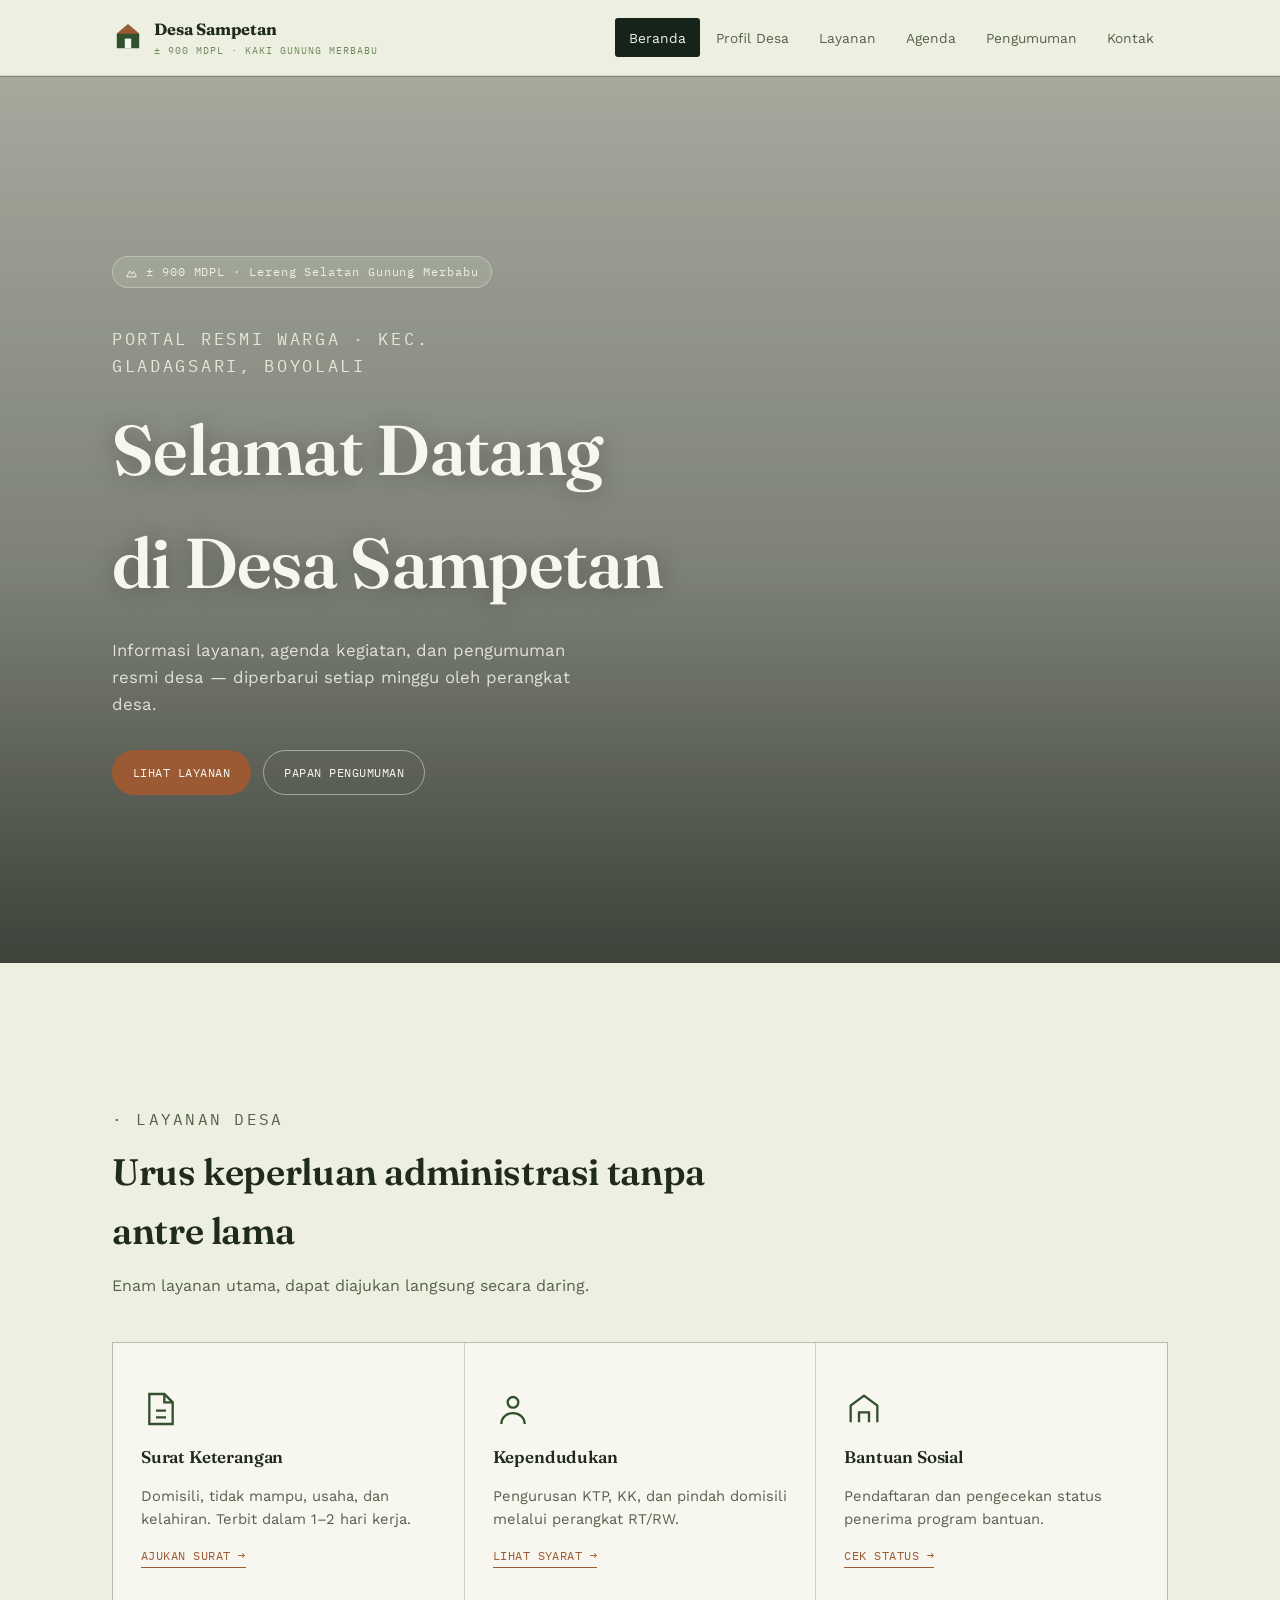
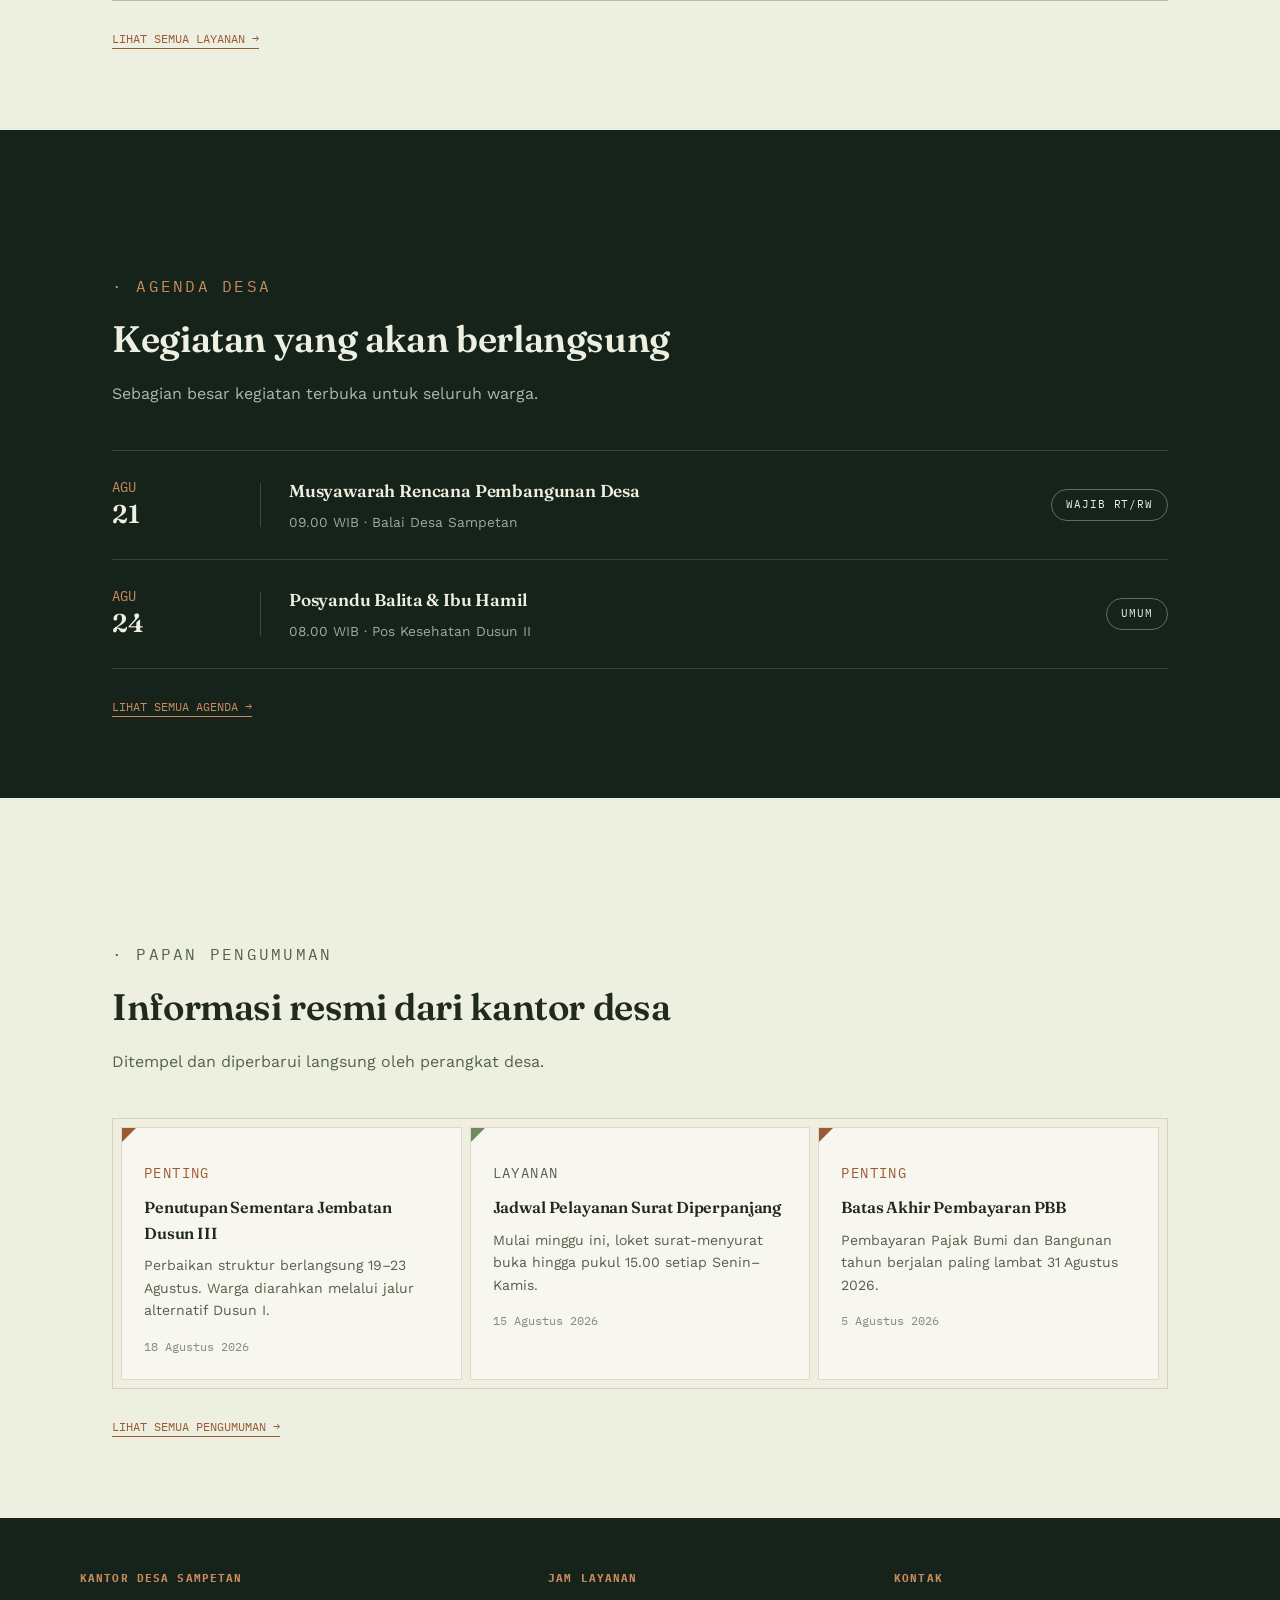
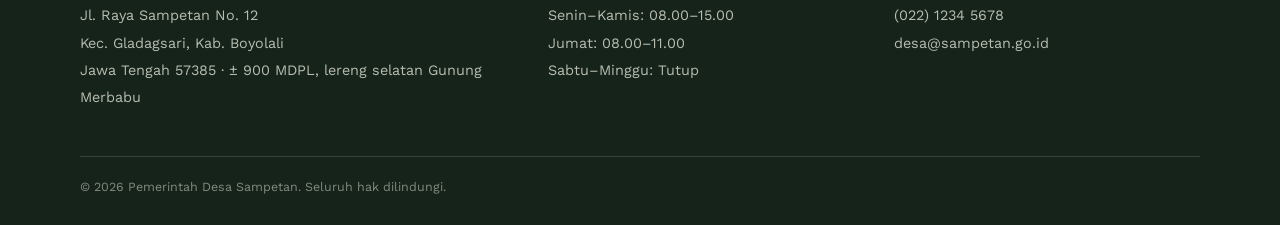
==== index.html @ 3a61dd10 "Add files via upload" ====
<!DOCTYPE html>
<html lang="id">
<head>
<meta charset="UTF-8">
<meta name="viewport" content="width=device-width, initial-scale=1.0">
<title>Beranda — Desa Sampetan</title>
<link rel="preconnect" href="https://fonts.googleapis.com">
<link href="https://fonts.googleapis.com/css2?family=Fraunces:opsz,wght@9..144,400;9..144,500;9..144,600;9..144,700&family=Work+Sans:wght@400;500;600&family=IBM+Plex+Mono:wght@400;500&display=swap" rel="stylesheet">
<link rel="stylesheet" href="style.css">

</head>
<body>

<header>
  <nav class="nav">
    <a href="index.html" class="brand" style="text-decoration:none;">
      <svg class="brand-mark" viewBox="0 0 40 40" fill="none">
  <path d="M20 4 L34 16 V34 H6 V16 Z" fill="#33502E"/>
  <path d="M20 4 L34 16 H6 Z" fill="#9C5A34"/>
  <rect x="16" y="22" width="8" height="12" fill="#F8F7EF"/>
</svg>
      <span>Desa Sampetan<span class="brand-sub">± 900 MDPL · Kaki Gunung Merbabu</span></span>
    </a>
    <ul class="navlinks">
      <li><a href="index.html" class="active"><span class="pos-tag"></span>Beranda</a></li>
      <li><a href="profil.html"><span class="pos-tag"></span>Profil Desa</a></li>
      <li><a href="layanan.html"><span class="pos-tag"></span>Layanan</a></li>
      <li><a href="agenda.html"><span class="pos-tag"></span>Agenda</a></li>
      <li><a href="pengumuman.html"><span class="pos-tag"></span>Pengumuman</a></li>
      <li><a href="kontak.html"><span class="pos-tag"></span>Kontak</a></li>
    </ul>
    <button class="navtoggle" aria-label="Buka menu">
      <svg width="22" height="22" viewBox="0 0 24 24" fill="none" stroke="currentColor" stroke-width="1.6"><path d="M3 6h18M3 12h18M3 18h18"/></svg>
    </button>
  </nav>
</header>

<section class="hero" id="hero">
  <div class="hero-inner">
    <div class="elev-badge">
      <svg viewBox="0 0 24 24" fill="none" stroke="currentColor" stroke-width="1.8"><path d="M3 20l6-11 4 6 3-5 5 10z"/></svg>
      ± 900 MDPL · Lereng Selatan Gunung Merbabu
    </div>
    <p class="hero-eyebrow">Portal Resmi Warga · Kec. Gladagsari, Boyolali</p>
    <h1>Selamat Datang di Desa Sampetan</h1>
    <p>Informasi layanan, agenda kegiatan, dan pengumuman resmi desa — diperbarui setiap minggu oleh perangkat desa.</p>
    <div class="hero-links">
      <a class="btn btn-solid" href="layanan.html">Lihat Layanan</a>
      <a class="btn btn-outline" href="pengumuman.html">Papan Pengumuman</a>
    </div>
  </div>
</section>

<div class="kontur on-light" aria-hidden="true">
  <svg viewBox="0 0 1200 52" preserveAspectRatio="none">
    <path d="M0 10 C150 28 350 -4 520 14 C700 32 900 2 1200 18" fill="none" stroke="%2316231A" stroke-width="1.4" opacity="0.35"/>
    <path d="M0 26 C180 8 360 40 560 24 C760 8 980 36 1200 22" fill="none" stroke="%2316231A" stroke-width="1.4" opacity="0.5"/>
    <path d="M0 40 C200 24 420 48 620 32 C820 16 1020 44 1200 34" fill="none" stroke="%2316231A" stroke-width="1.4" opacity="0.7"/>
  </svg>
</div>

<section id="layanan-ringkas">
  <div class="wrap">
    <div class="section-head">
      <p class="eyebrow"> · Layanan Desa</p>
      <h2>Urus keperluan administrasi tanpa antre lama</h2>
      <p>Enam layanan utama, dapat diajukan langsung secara daring.</p>
    </div>
  </div>
  <div class="wrap">
    <div class="layanan-grid">
      <div class="layanan-card">
        <span class="pos-tag"></span>
        <svg class="layanan-icon" viewBox="0 0 24 24" fill="none" stroke="currentColor" stroke-width="1.4"><path d="M5 3h9l5 5v13H5z"/><path d="M14 3v5h5"/><path d="M9 13h6M9 17h6"/></svg>
        <h3>Surat Keterangan</h3>
        <p>Domisili, tidak mampu, usaha, dan kelahiran. Terbit dalam 1–2 hari kerja.</p>
        <a class="cta" href="layanan-surat-keterangan.html">Ajukan surat →</a>
      </div>
      <div class="layanan-card">
        <span class="pos-tag"></span>
        <svg class="layanan-icon" viewBox="0 0 24 24" fill="none" stroke="currentColor" stroke-width="1.4"><circle cx="12" cy="8" r="3.2"/><path d="M5 21c0-4 3.2-6.5 7-6.5S19 17 19 21"/></svg>
        <h3>Kependudukan</h3>
        <p>Pengurusan KTP, KK, dan pindah domisili melalui perangkat RT/RW.</p>
        <a class="cta" href="layanan-kependudukan.html">Lihat syarat →</a>
      </div>
      <div class="layanan-card">
        <span class="pos-tag"></span>
        <svg class="layanan-icon" viewBox="0 0 24 24" fill="none" stroke="currentColor" stroke-width="1.4"><path d="M4 20V10l8-6 8 6v10"/><path d="M9 20v-6h6v6"/></svg>
        <h3>Bantuan Sosial</h3>
        <p>Pendaftaran dan pengecekan status penerima program bantuan.</p>
        <a class="cta" href="layanan-bansos.html">Cek status →</a>
      </div>
    </div>
    <p style="margin-top:24px;"><a class="cta" style="border-bottom:1px solid var(--clay); padding-bottom:2px; font-family:'IBM Plex Mono',monospace; font-size:0.78rem; text-transform:uppercase; color:var(--clay); text-decoration:none;" href="layanan.html">Lihat semua layanan →</a></p>
  </div>
</section>

<div class="kontur on-dark" aria-hidden="true">
  <svg viewBox="0 0 1200 52" preserveAspectRatio="none">
    <path d="M0 10 C150 28 350 -4 520 14 C700 32 900 2 1200 18" fill="none" stroke="%23DCD5BE" stroke-width="1.4" opacity="0.35"/>
    <path d="M0 26 C180 8 360 40 560 24 C760 8 980 36 1200 22" fill="none" stroke="%23DCD5BE" stroke-width="1.4" opacity="0.5"/>
    <path d="M0 40 C200 24 420 48 620 32 C820 16 1020 44 1200 34" fill="none" stroke="%23DCD5BE" stroke-width="1.4" opacity="0.7"/>
  </svg>
</div>

<section class="agenda-band" id="agenda-ringkas">
  <div class="wrap">
    <div class="section-head on-dark">
      <p class="eyebrow"> · Agenda Desa</p>
      <h2>Kegiatan yang akan berlangsung</h2>
      <p>Sebagian besar kegiatan terbuka untuk seluruh warga.</p>
    </div>
    <div class="agenda-list">
      <div class="agenda-item">
        <div class="agenda-date">AGU<strong>21</strong></div>
        <div class="agenda-rule"></div>
        <div class="agenda-body">
          <h3>Musyawarah Rencana Pembangunan Desa</h3>
          <span>09.00 WIB · Balai Desa Sampetan</span>
        </div>
        <span class="agenda-tag">Wajib RT/RW</span>
      </div>
      <div class="agenda-item">
        <div class="agenda-date">AGU<strong>24</strong></div>
        <div class="agenda-rule"></div>
        <div class="agenda-body">
          <h3>Posyandu Balita & Ibu Hamil</h3>
          <span>08.00 WIB · Pos Kesehatan Dusun II</span>
        </div>
        <span class="agenda-tag">Umum</span>
      </div>
    </div>
    <p style="margin-top:24px;"><a href="agenda.html" style="font-family:'IBM Plex Mono',monospace; font-size:0.78rem; text-transform:uppercase; color:var(--clay-soft); text-decoration:none; border-bottom:1px solid var(--clay-soft); padding-bottom:2px;">Lihat semua agenda →</a></p>
  </div>
</section>

<div class="kontur on-light" aria-hidden="true">
  <svg viewBox="0 0 1200 52" preserveAspectRatio="none">
    <path d="M0 10 C150 28 350 -4 520 14 C700 32 900 2 1200 18" fill="none" stroke="%2316231A" stroke-width="1.4" opacity="0.35"/>
    <path d="M0 26 C180 8 360 40 560 24 C760 8 980 36 1200 22" fill="none" stroke="%2316231A" stroke-width="1.4" opacity="0.5"/>
    <path d="M0 40 C200 24 420 48 620 32 C820 16 1020 44 1200 34" fill="none" stroke="%2316231A" stroke-width="1.4" opacity="0.7"/>
  </svg>
</div>

<section id="pengumuman-ringkas">
  <div class="wrap">
    <div class="section-head">
      <p class="eyebrow"> · Papan Pengumuman</p>
      <h2>Informasi resmi dari kantor desa</h2>
      <p>Ditempel dan diperbarui langsung oleh perangkat desa.</p>
    </div>
    <div class="papan">
      <div class="papan-grid">
        <div class="note penting">
          <p class="note-tag">Penting</p>
          <h3>Penutupan Sementara Jembatan Dusun III</h3>
          <p>Perbaikan struktur berlangsung 19–23 Agustus. Warga diarahkan melalui jalur alternatif Dusun I.</p>
          <time>18 Agustus 2026</time>
        </div>
        <div class="note">
          <p class="note-tag">Layanan</p>
          <h3>Jadwal Pelayanan Surat Diperpanjang</h3>
          <p>Mulai minggu ini, loket surat-menyurat buka hingga pukul 15.00 setiap Senin–Kamis.</p>
          <time>15 Agustus 2026</time>
        </div>
        <div class="note penting">
          <p class="note-tag">Penting</p>
          <h3>Batas Akhir Pembayaran PBB</h3>
          <p>Pembayaran Pajak Bumi dan Bangunan tahun berjalan paling lambat 31 Agustus 2026.</p>
          <time>5 Agustus 2026</time>
        </div>
      </div>
    </div>
    <p style="margin-top:24px;"><a class="cta" style="border-bottom:1px solid var(--clay); padding-bottom:2px; font-family:'IBM Plex Mono',monospace; font-size:0.78rem; text-transform:uppercase; color:var(--clay); text-decoration:none;" href="pengumuman.html">Lihat semua pengumuman →</a></p>
  </div>
</section>

<footer id="kontak-footer">
  <div class="wrap footer-inner">
    <div class="footer-grid">
      <div>
        <h4>Kantor Desa Sampetan</h4>
        <p>Jl. Raya Sampetan No. 12<br>Kec. Gladagsari, Kab. Boyolali<br>Jawa Tengah 57385 · ± 900 MDPL, lereng selatan Gunung Merbabu</p>
      </div>
      <div>
        <h4>Jam Layanan</h4>
        <p>Senin–Kamis: 08.00–15.00<br>Jumat: 08.00–11.00<br>Sabtu–Minggu: Tutup</p>
      </div>
      <div>
        <h4>Kontak</h4>
        <p><a href="tel:+622212345678">(022) 1234 5678</a><br><a href="mailto:desa@sampetan.go.id">desa@sampetan.go.id</a></p>
      </div>
    </div>
    <div class="footer-bottom">© 2026 Pemerintah Desa Sampetan. Seluruh hak dilindungi.</div>
  </div>
</footer>

</body>
</html>
---- style.css ----
/* =========================================================
   Desa Sampetan — sistem desain "Kaki Gunung Merbabu"
   Palet: kabut lereng, hutan pinus, tanah vulkanik.
   Motif tanda tangan: garis kontur topografi + penanda jalur (waypoint).
   ========================================================= */

:root{
  /* --- Warna --- */
  --mist:        #EDF0E1;   /* latar utama — kabut lereng pagi */
  --paper:       #F8F7EF;   /* kartu / permukaan terang */
  --ink:         #202B1D;   /* teks utama — pinus gelap */
  --ink-soft:    #55624B;
  --pine-deep:   #16231A;   /* header gelap / footer */
  --pine:        #33502E;   /* aksen struktural */
  --fern:        #6E8B5C;   /* aksen sekunder — pakis */
  --clay:        #9C5A34;   /* aksen utama — tanah vulkanik */
  --clay-soft:   #C98A5E;
  --stone:       #DCD5BE;   /* garis / border */
  --stone-line:  rgba(32,43,29,0.14);
  --radius: 3px;
}

*{box-sizing:border-box; margin:0; padding:0;}
html{scroll-behavior:smooth;}
body{
  background: var(--mist);
  color: var(--ink);
  font-family:'Work Sans', sans-serif;
  line-height:1.6;
  -webkit-font-smoothing:antialiased;
}
h1,h2,h3{
  font-family:'Fraunces', serif;
  font-weight:600;
  color: var(--ink);
  letter-spacing:-0.01em;
}
a{color:inherit;}
img,svg{display:block; max-width:100%;}
.wrap{max-width:1120px; margin:0 auto; padding:0 32px;}
:focus-visible{outline:2px solid var(--clay); outline-offset:3px;}

@media (prefers-reduced-motion: reduce){
  *{animation-duration:0.01ms !important; transition-duration:0.01ms !important;}
}

.eyebrow{
  font-family:'IBM Plex Mono', monospace;
  font-size:0.72rem;
  letter-spacing:0.14em;
  text-transform:uppercase;
  color: var(--clay);
}

/* ===================== WAYPOINT NUMBERING =====================
   Setiap halaman = satu "pos" di jalur pendakian menuju kantor desa.
   Nomor pos dipakai di nav (bukan dekorasi — mengikuti urutan menu). */
.pos-tag{
  font-family:'IBM Plex Mono', monospace;
  font-size:0.68rem;
  letter-spacing:0.08em;
  color: var(--fern);
}

/* ===================== HEADER ===================== */
header{
  position:sticky; top:0; z-index:50;
  background: var(--mist);
  border-bottom:1px solid var(--stone-line);
}
.nav{
  display:flex; align-items:center; justify-content:space-between;
  padding:16px 32px;
  max-width:1120px; margin:0 auto;
}
.brand{
  display:flex; align-items:center; gap:10px;
  font-family:'Fraunces', serif; font-weight:700; font-size:1.02rem;
}
.brand-mark{ width:32px; height:32px; flex-shrink:0; }
.brand-sub{
  display:block;
  font-family:'IBM Plex Mono', monospace;
  font-size:0.62rem; letter-spacing:0.1em; text-transform:uppercase;
  color: var(--fern); font-weight:400; margin-top:1px;
}

.navlinks{ display:flex; gap:2px; list-style:none; }
.navlinks a{
  position:relative;
  display:flex; flex-direction:column; gap:1px;
  font-size:0.86rem; text-decoration:none; color:var(--ink-soft);
  padding:8px 14px;
  border-radius: var(--radius);
  transition: background .2s, color .2s;
}
.navlinks a .pos-tag{ font-size:0.6rem; opacity:0.75; }
.navlinks a:hover{ background: var(--paper); color: var(--pine-deep); }
.navlinks a.active{ background: var(--pine-deep); color: var(--mist); }
.navlinks a.active .pos-tag{ color: var(--clay-soft); opacity:1; }

.navtoggle{ display:none; background:none; border:none; cursor:pointer; }
@media (max-width:900px){
  .navlinks{ display:none; }
  .navtoggle{ display:block; }
}

/* ===================== PAGE HERO (halaman non-beranda) ===================== */
.page-hero{
  background: var(--pine-deep);
  color: var(--mist);
  padding: 64px 0 40px;
}
.page-hero .eyebrow{ color: var(--clay-soft); }
.page-hero h1{
  color: var(--mist);
  font-size:clamp(2rem, 4.4vw, 3rem);
  margin-top:10px;
  max-width:16ch;
}
.page-hero p{
  margin-top:14px;
  max-width:56ch;
  color: rgba(237,240,225,0.78);
  font-size:1.02rem;
}

/* ===================== KONTUR — pemisah bagian bertopografi =====================
   Garis kontur = elevasi nyata lereng Merbabu, dipakai sebagai pemisah
   antar bagian alih-alih garis lurus generik. */
.kontur{
  height:52px;
  overflow:hidden;
  line-height:0;
}
.kontur svg{ width:100%; height:100%; }
.kontur.on-dark{ background: var(--pine-deep); }
.kontur.on-light{ background: var(--mist); }

/* ===================== HOME HERO ===================== */
.hero{
  position:relative;
  overflow:hidden;
  background-image:
    linear-gradient(180deg, rgba(15,20,13,0.32) 0%, rgba(15,20,13,0.5) 55%, rgba(12,17,11,0.78) 100%),
    url('https://images.pexels.com/photos/36665312/pexels-photo-36665312.jpeg?auto=compress&cs=tinysrgb&w=1920');
  background-size:cover;
  background-position:center 62%;
  min-height:560px;
  display:flex; align-items:center;
}
.hero-inner{
  position:relative; z-index:2;
  max-width:1120px; margin:0 auto;
  padding:100px 32px 88px;
  width:100%;
}
.elev-badge{
  display:inline-flex; align-items:center; gap:8px;
  font-family:'IBM Plex Mono', monospace;
  font-size:0.72rem; letter-spacing:0.08em;
  color:#EDF0E1;
  background: rgba(237,240,225,0.12);
  border:1px solid rgba(237,240,225,0.35);
  padding:6px 12px;
  border-radius:999px;
  margin-bottom:20px;
}
.elev-badge svg{ width:13px; height:13px; }
.hero-eyebrow{
  font-family:'IBM Plex Mono', monospace;
  font-size:0.75rem; letter-spacing:0.16em; text-transform:uppercase;
  color:#EDF0E1; opacity:0.82;
}
.hero h1{
  font-size:clamp(2.5rem, 6.2vw, 4.4rem);
  color:#F8F7EF;
  margin-top:14px;
  max-width:12ch;
  text-shadow:0 2px 24px rgba(0,0,0,0.3);
}
.hero p{
  margin-top:18px;
  max-width:46ch;
  font-size:1.05rem;
  color:#EDF0E1;
  opacity:0.9;
}
.hero-links{
  margin-top:32px;
  display:flex; gap:12px; flex-wrap:wrap;
}
.btn{
  display:inline-flex; align-items:center; gap:8px;
  font-family:'IBM Plex Mono', monospace;
  font-size:0.76rem; letter-spacing:0.04em; text-transform:uppercase;
  text-decoration:none;
  padding:12px 20px;
  border-radius:999px;
  border:1px solid transparent;
  transition: background .2s, color .2s, border-color .2s;
}
.btn-solid{ background: var(--clay); color:#F8F7EF; }
.btn-solid:hover{ background:#84492A; }
.btn-outline{ border-color: rgba(237,240,225,0.5); color:#F8F7EF; }
.btn-outline:hover{ background: rgba(237,240,225,0.12); }

/* ===================== SECTIONS umum ===================== */
section{ padding:80px 0; }
.section-head{ max-width:640px; margin-bottom:44px; }
.section-head h2{ font-size:clamp(1.7rem, 3.4vw, 2.3rem); margin-top:10px; }
.section-head p{ margin-top:12px; color:var(--ink-soft); font-size:1rem; }
.section-head.on-dark h2{ color: var(--mist); }
.section-head.on-dark p{ color: rgba(237,240,225,0.72); }
.section-head.on-dark .eyebrow{ color: var(--clay-soft); }

/* ===================== KARTU DENGAN "WAYPOINT TICK" =====================
   Notch di sudut kartu — merujuk pada patok jalur pendakian bernomor. */
.tick-card{
  position:relative;
  background: var(--paper);
  border:1px solid var(--stone-line);
  padding:30px 26px;
}
.tick-card::before{
  content:"";
  position:absolute; top:0; left:0;
  width:0; height:0;
  border-style:solid;
  border-width:16px 16px 0 0;
  border-color: var(--clay) transparent transparent transparent;
}

/* ===================== GRID LAYANAN (dipakai di beranda & layanan.html) ===================== */
.layanan-grid{
  display:grid;
  grid-template-columns:repeat(3,1fr);
  gap:1px;
  background: var(--stone-line);
  border:1px solid var(--stone-line);
}
.layanan-card{
  background: var(--paper);
  padding:32px 28px;
  display:flex; flex-direction:column; gap:14px;
  transition: background .25s;
}
.layanan-card:hover{ background:#F1EEDF; }
.layanan-card .pos-tag{ order:-1; }
.layanan-icon{ width:40px; height:40px; color: var(--pine); }
.layanan-card h3{ font-size:1.06rem; }
.layanan-card p{ font-size:0.92rem; color:var(--ink-soft); flex-grow:1; }
.layanan-card .cta{
  font-family:'IBM Plex Mono', monospace;
  font-size:0.75rem; letter-spacing:0.04em; text-transform:uppercase;
  text-decoration:none;
  color: var(--clay);
  display:inline-flex; align-items:center; gap:6px;
  width:fit-content;
  border-bottom:1px solid var(--clay);
  padding-bottom:2px;
}
@media (max-width:860px){ .layanan-grid{ grid-template-columns:1fr 1fr; } }
@media (max-width:560px){ .layanan-grid{ grid-template-columns:1fr; } }

/* ===================== AGENDA ===================== */
.agenda-band{ background: var(--pine-deep); color: var(--mist); }
.agenda-list{ border-top:1px solid rgba(237,240,225,0.16); }
.agenda-item{
  display:grid;
  grid-template-columns:120px 1px 1fr auto;
  gap:28px;
  align-items:center;
  padding:26px 0;
  border-bottom:1px solid rgba(237,240,225,0.16);
}
.agenda-date{
  font-family:'IBM Plex Mono', monospace;
  font-size:0.85rem;
  color: var(--clay-soft);
  line-height:1.4;
}
.agenda-date strong{ display:block; font-size:1.6rem; color:var(--mist); font-family:'Fraunces',serif; font-weight:600; }
.agenda-rule{ background: rgba(237,240,225,0.18); height:44px; width:1px; }
.agenda-body h3{ color:var(--mist); font-size:1.08rem; }
.agenda-body span{ display:block; margin-top:6px; font-size:0.86rem; color: rgba(237,240,225,0.65); }
.agenda-tag{
  font-family:'IBM Plex Mono', monospace;
  font-size:0.7rem; letter-spacing:0.08em; text-transform:uppercase;
  border:1px solid rgba(237,240,225,0.35);
  border-radius:999px;
  padding:6px 14px;
  color: var(--mist);
  white-space:nowrap;
}
@media (max-width:700px){
  .agenda-item{ grid-template-columns:90px 1px 1fr; }
  .agenda-tag{ grid-column:1 / -1; width:fit-content; margin-top:4px; }
}

/* ===================== PAPAN PENGUMUMAN ===================== */
.papan{ background:#F1EEDF; border:1px solid var(--stone-line); padding:8px; }
.papan-grid{ display:grid; grid-template-columns:repeat(3,1fr); gap:8px; }
.note{
  position:relative;
  background: var(--paper);
  border:1px solid var(--stone-line);
  padding:26px 22px 22px;
}
.note::before{
  content:"";
  position:absolute; top:0; left:0;
  width:0; height:0;
  border-style:solid; border-width:14px 14px 0 0;
  border-color: var(--fern) transparent transparent transparent;
}
.note.penting::before{ border-color: var(--clay) transparent transparent transparent; }
.note-tag{
  font-family:'IBM Plex Mono', monospace;
  font-size:0.68rem; letter-spacing:0.1em; text-transform:uppercase;
  color: var(--fern);
}
.note.penting .note-tag{ color: var(--clay); }
.note h3{ font-size:1rem; margin-top:10px; }
.note p{ font-size:0.88rem; color:var(--ink-soft); margin-top:8px; }
.note time{
  display:block; margin-top:16px;
  font-family:'IBM Plex Mono', monospace; font-size:0.74rem;
  color:var(--ink-soft); opacity:0.7;
}
@media (max-width:860px){ .papan-grid{ grid-template-columns:1fr 1fr; } }
@media (max-width:560px){ .papan-grid{ grid-template-columns:1fr; } }

/* ===================== PROFIL DESA ===================== */
.profil-grid{
  display:grid; grid-template-columns: 1.1fr 0.9fr; gap:56px;
  align-items:start;
}
.profil-grid p + p{ margin-top:14px; }
.profil-grid p{ color: var(--ink-soft); }
.stat-list{ display:grid; grid-template-columns:1fr 1fr; gap:1px; background:var(--stone-line); border:1px solid var(--stone-line); }
.stat{ background:var(--paper); padding:22px 20px; }
.stat strong{ display:block; font-family:'Fraunces',serif; font-size:1.7rem; color:var(--pine-deep); }
.stat span{ font-family:'IBM Plex Mono', monospace; font-size:0.68rem; letter-spacing:0.06em; text-transform:uppercase; color:var(--ink-soft); }
@media (max-width:860px){ .profil-grid{ grid-template-columns:1fr; } }

.struktur-list{ border-top:1px solid var(--stone-line); margin-top:8px; }
.struktur-item{
  display:flex; justify-content:space-between; gap:20px;
  padding:16px 0; border-bottom:1px solid var(--stone-line);
  font-size:0.94rem;
}
.struktur-item .jabatan{ color:var(--ink-soft); font-family:'IBM Plex Mono', monospace; font-size:0.78rem; }

/* ===================== DETAIL LAYANAN ===================== */
.detail-grid{
  display:grid; grid-template-columns:1fr 1fr; gap:56px;
  align-items:start;
}
.detail-grid h2{ font-size:1.3rem; margin-bottom:18px; }

.syarat-list{ border-top:1px solid var(--stone-line); }
.syarat-item{
  display:flex; gap:12px; align-items:flex-start;
  padding:14px 0; border-bottom:1px solid var(--stone-line);
  font-size:0.94rem; color:var(--ink-soft);
}
.syarat-item svg{ flex:none; width:16px; height:16px; margin-top:3px; color:var(--fern); }

/* alur pengajuan digambarkan sebagai jalur bernomor — konsisten dengan
   motif "pos" pada navigasi situs */
.langkah-list{ position:relative; margin-top:4px; }
.langkah-item{ display:flex; gap:16px; padding-bottom:26px; position:relative; }
.langkah-item:last-child{ padding-bottom:0; }
.langkah-item:not(:last-child)::before{
  content:""; position:absolute; left:17px; top:34px; bottom:0; width:1px;
  background: var(--stone-line);
}
.langkah-num{
  flex:none; width:34px; height:34px; border-radius:50%;
  border:1.5px solid var(--clay); background:var(--paper);
  display:flex; align-items:center; justify-content:center;
  font-family:'IBM Plex Mono', monospace; font-size:0.78rem; color:var(--clay);
  position:relative; z-index:1;
}
.langkah-text h3{ font-size:0.98rem; margin-bottom:3px; }
.langkah-text p{ font-size:0.88rem; color:var(--ink-soft); }

.dokumen-box{
  margin-top:32px;
  background: var(--paper);
  border:1px solid var(--stone-line);
  padding:24px 26px;
}
.dokumen-box .pos-tag{ display:block; margin-bottom:10px; }
.dokumen-box ul{ list-style:none; }
.dokumen-box li{
  font-size:0.92rem; color:var(--ink-soft);
  padding:8px 0; border-bottom:1px solid var(--stone-line);
}
.dokumen-box li:last-child{ border-bottom:none; }

.breadcrumb{
  font-family:'IBM Plex Mono', monospace;
  font-size:0.74rem; letter-spacing:0.04em;
  color: rgba(237,240,225,0.65);
  margin-bottom:16px;
}
.breadcrumb a{ color: var(--clay-soft); text-decoration:none; }
.breadcrumb a:hover{ text-decoration:underline; }

@media (max-width:860px){ .detail-grid{ grid-template-columns:1fr; } }

/* ===================== KONTAK ===================== */
.kontak-grid{ display:grid; grid-template-columns:1fr 1fr; gap:1px; background:var(--stone-line); border:1px solid var(--stone-line); }
.kontak-card{ background:var(--paper); padding:30px 26px; }
.kontak-card h3{ font-size:1rem; margin-bottom:12px; }
.kontak-card p, .kontak-card a{ font-size:0.94rem; color:var(--ink-soft); text-decoration:none; line-height:1.9; }
.kontak-card a:hover{ color:var(--clay); }
.map-frame{
  border:1px solid var(--stone-line);
  aspect-ratio:16/9;
  background: var(--paper);
  display:flex; align-items:center; justify-content:center;
  overflow:hidden;
}
.map-frame iframe{ width:100%; height:100%; border:0; }
@media (max-width:860px){ .kontak-grid{ grid-template-columns:1fr; } }

/* ===================== FOOTER ===================== */
footer{ background: var(--pine-deep); color: var(--mist); }
.footer-inner{ padding:52px 0 28px; }
.footer-grid{ display:grid; grid-template-columns:1.4fr 1fr 1fr; gap:40px; }
footer h4{ font-family:'IBM Plex Mono', monospace; font-size:0.7rem; letter-spacing:0.1em; text-transform:uppercase; color:var(--clay-soft); margin-bottom:14px;}
footer p, footer a{ font-size:0.9rem; color:rgba(237,240,225,0.75); text-decoration:none; line-height:1.9; }
footer a:hover{ color: var(--mist); }
.footer-bottom{ margin-top:44px; padding-top:20px; border-top:1px solid rgba(237,240,225,0.15); font-size:0.78rem; color:rgba(237,240,225,0.5); }
@media (max-width:700px){ .footer-grid{ grid-template-columns:1fr; } }
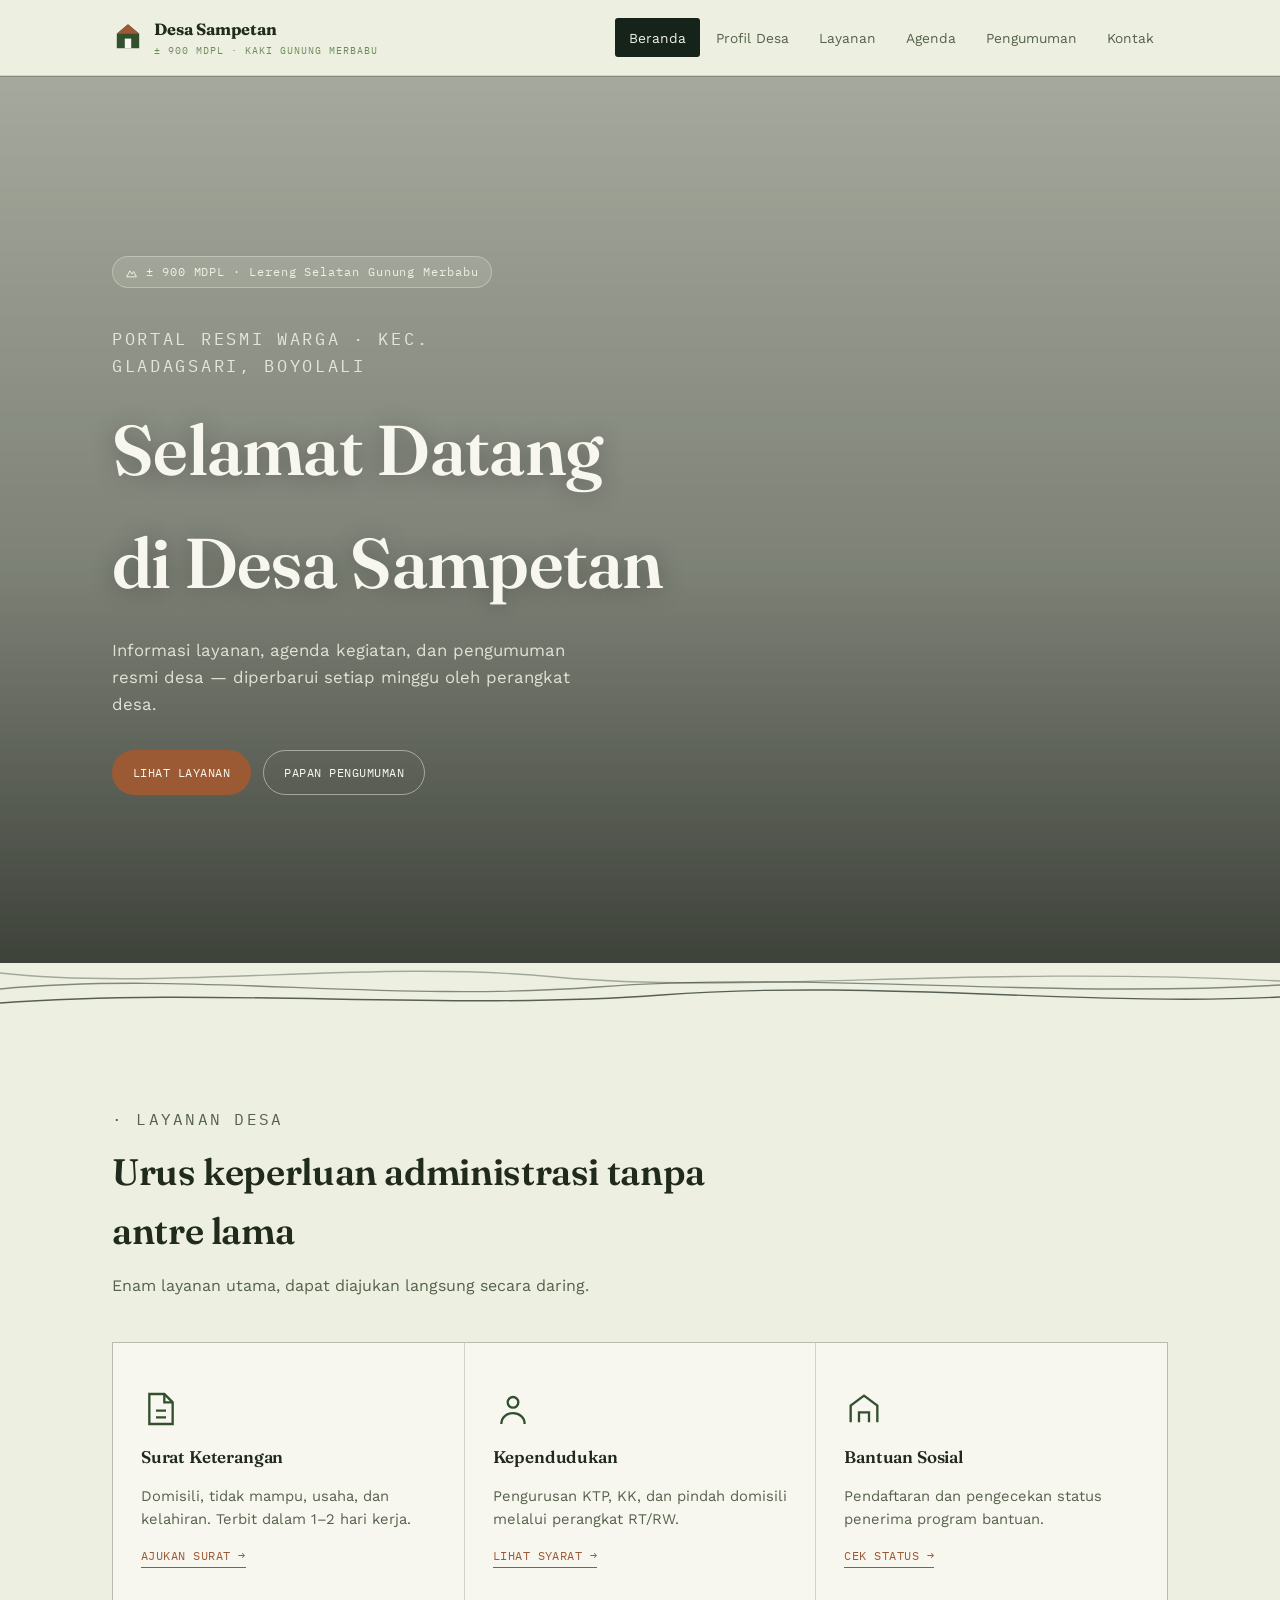
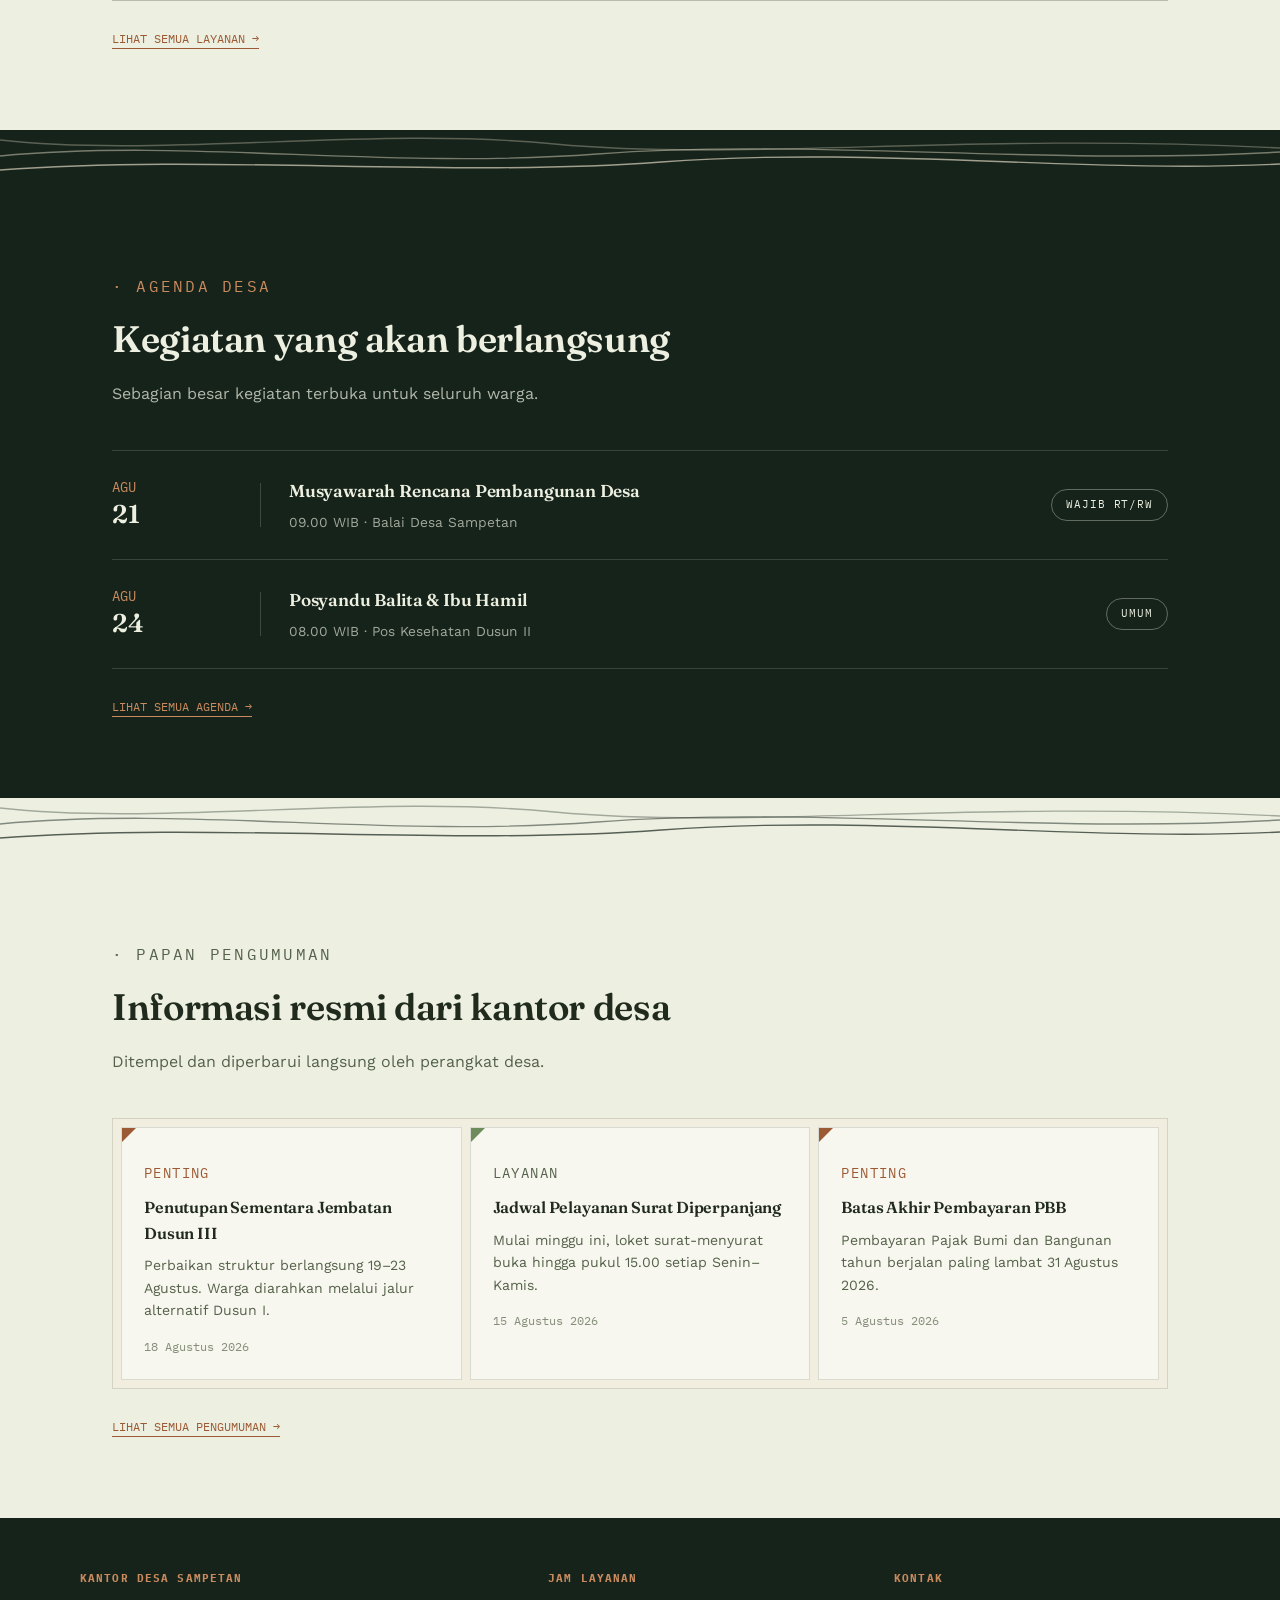
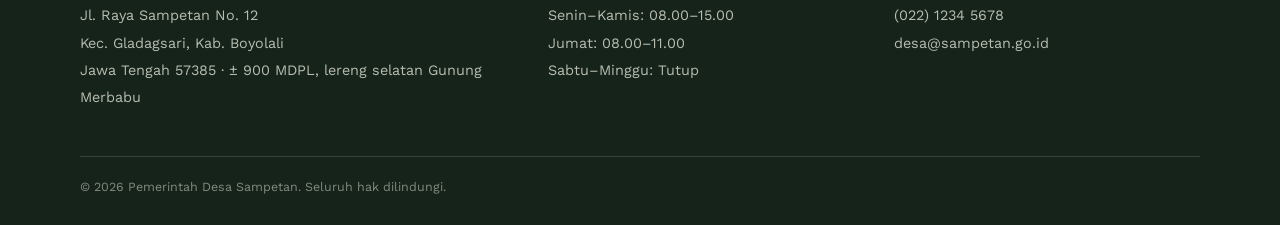
==== commit 2909b4cc: "Update index.html" ====
--- a/index.html
+++ b/index.html
@@ -1,199 +1,731 @@
 <!DOCTYPE html>
 <html lang="id">
+
 <head>
-<meta charset="UTF-8">
-<meta name="viewport" content="width=device-width, initial-scale=1.0">
-<title>Beranda — Desa Sampetan</title>
-<link rel="preconnect" href="https://fonts.googleapis.com">
-<link href="https://fonts.googleapis.com/css2?family=Fraunces:opsz,wght@9..144,400;9..144,500;9..144,600;9..144,700&family=Work+Sans:wght@400;500;600&family=IBM+Plex+Mono:wght@400;500&display=swap" rel="stylesheet">
-<link rel="stylesheet" href="style.css">
-
+    <meta charset="UTF-8">
+    <meta name="viewport" content="width=device-width, initial-scale=1.0">
+
+    <title>Beranda — Desa Sampetan</title>
+
+    <link rel="preconnect" href="https://fonts.googleapis.com">
+
+    <link href="https://fonts.googleapis.com/css2?family=Fraunces:opsz,wght@9..144,400;9..144,500;9..144,600;9..144,700&family=Work+Sans:wght@400;500;600&family=IBM+Plex+Mono:wght@400;500&display=swap"
+        rel="stylesheet">
+
+    <link rel="stylesheet" href="style.css">
 </head>
+
 <body>
 
 <header>
-  <nav class="nav">
-    <a href="index.html" class="brand" style="text-decoration:none;">
-      <svg class="brand-mark" viewBox="0 0 40 40" fill="none">
-  <path d="M20 4 L34 16 V34 H6 V16 Z" fill="#33502E"/>
-  <path d="M20 4 L34 16 H6 Z" fill="#9C5A34"/>
-  <rect x="16" y="22" width="8" height="12" fill="#F8F7EF"/>
-</svg>
-      <span>Desa Sampetan<span class="brand-sub">± 900 MDPL · Kaki Gunung Merbabu</span></span>
-    </a>
-    <ul class="navlinks">
-      <li><a href="index.html" class="active"><span class="pos-tag"></span>Beranda</a></li>
-      <li><a href="profil.html"><span class="pos-tag"></span>Profil Desa</a></li>
-      <li><a href="layanan.html"><span class="pos-tag"></span>Layanan</a></li>
-      <li><a href="agenda.html"><span class="pos-tag"></span>Agenda</a></li>
-      <li><a href="pengumuman.html"><span class="pos-tag"></span>Pengumuman</a></li>
-      <li><a href="kontak.html"><span class="pos-tag"></span>Kontak</a></li>
-    </ul>
-    <button class="navtoggle" aria-label="Buka menu">
-      <svg width="22" height="22" viewBox="0 0 24 24" fill="none" stroke="currentColor" stroke-width="1.6"><path d="M3 6h18M3 12h18M3 18h18"/></svg>
-    </button>
-  </nav>
+    <nav class="nav">
+
+        <a href="index.html" class="brand" style="text-decoration:none;">
+
+            <svg class="brand-mark" viewBox="0 0 40 40" fill="none">
+                <path d="M20 4 L34 16 V34 H6 V16 Z" fill="#33502E"/>
+                <path d="M20 4 L34 16 H6 Z" fill="#9C5A34"/>
+                <rect x="16" y="22" width="8" height="12" fill="#F8F7EF"/>
+            </svg>
+
+            <span>
+                Desa Sampetan
+                <span class="brand-sub">
+                    ± 900 MDPL · Kaki Gunung Merbabu
+                </span>
+            </span>
+
+        </a>
+
+        <!-- NAVIGASI -->
+        <ul class="navlinks">
+
+            <li>
+                <a href="index.html" class="active">
+                    <span class="pos-tag"></span>
+                    Beranda
+                </a>
+            </li>
+
+            <li>
+                <a href="profil.html">
+                    <span class="pos-tag"></span>
+                    Profil Desa
+                </a>
+            </li>
+
+            <li>
+                <a href="layanan.html">
+                    <span class="pos-tag"></span>
+                    Layanan
+                </a>
+            </li>
+
+            <li>
+                <a href="agenda.html">
+                    <span class="pos-tag"></span>
+                    Agenda
+                </a>
+            </li>
+
+            <li>
+                <a href="pengumuman.html">
+                    <span class="pos-tag"></span>
+                    Pengumuman
+                </a>
+            </li>
+
+            <li>
+                <a href="kontak.html">
+                    <span class="pos-tag"></span>
+                    Kontak
+                </a>
+            </li>
+
+        </ul>
+
+        <!-- TOMBOL HAMBURGER -->
+        <button
+            class="navtoggle"
+            id="navToggle"
+            aria-label="Buka menu"
+            aria-expanded="false"
+            type="button">
+
+            <svg
+                width="22"
+                height="22"
+                viewBox="0 0 24 24"
+                fill="none"
+                stroke="currentColor"
+                stroke-width="1.6">
+
+                <path d="M3 6h18M3 12h18M3 18h18"/>
+
+            </svg>
+
+        </button>
+
+    </nav>
 </header>
 
+
+<!-- HERO -->
 <section class="hero" id="hero">
-  <div class="hero-inner">
-    <div class="elev-badge">
-      <svg viewBox="0 0 24 24" fill="none" stroke="currentColor" stroke-width="1.8"><path d="M3 20l6-11 4 6 3-5 5 10z"/></svg>
-      ± 900 MDPL · Lereng Selatan Gunung Merbabu
+
+    <div class="hero-inner">
+
+        <div class="elev-badge">
+
+            <svg
+                viewBox="0 0 24 24"
+                fill="none"
+                stroke="currentColor"
+                stroke-width="1.8">
+
+                <path d="M3 20l6-11 4 6 3-5 5 10z"/>
+
+            </svg>
+
+            ± 900 MDPL · Lereng Selatan Gunung Merbabu
+
+        </div>
+
+        <p class="hero-eyebrow">
+            Portal Resmi Warga · Kec. Gladagsari, Boyolali
+        </p>
+
+        <h1>
+            Selamat Datang di Desa Sampetan
+        </h1>
+
+        <p>
+            Informasi layanan, agenda kegiatan, dan pengumuman resmi desa
+            — diperbarui setiap minggu oleh perangkat desa.
+        </p>
+
+        <div class="hero-links">
+
+            <a class="btn btn-solid" href="layanan.html">
+                Lihat Layanan
+            </a>
+
+            <a class="btn btn-outline" href="pengumuman.html">
+                Papan Pengumuman
+            </a>
+
+        </div>
+
     </div>
-    <p class="hero-eyebrow">Portal Resmi Warga · Kec. Gladagsari, Boyolali</p>
-    <h1>Selamat Datang di Desa Sampetan</h1>
-    <p>Informasi layanan, agenda kegiatan, dan pengumuman resmi desa — diperbarui setiap minggu oleh perangkat desa.</p>
-    <div class="hero-links">
-      <a class="btn btn-solid" href="layanan.html">Lihat Layanan</a>
-      <a class="btn btn-outline" href="pengumuman.html">Papan Pengumuman</a>
+
+</section>
+
+
+<!-- KONTUR -->
+<div class="kontur on-light" aria-hidden="true">
+
+    <svg viewBox="0 0 1200 52" preserveAspectRatio="none">
+
+        <path
+            d="M0 10 C150 28 350 -4 520 14 C700 32 900 2 1200 18"
+            fill="none"
+            stroke="#16231A"
+            stroke-width="1.4"
+            opacity="0.35"/>
+
+        <path
+            d="M0 26 C180 8 360 40 560 24 C760 8 980 36 1200 22"
+            fill="none"
+            stroke="#16231A"
+            stroke-width="1.4"
+            opacity="0.5"/>
+
+        <path
+            d="M0 40 C200 24 420 48 620 32 C820 16 1020 44 1200 34"
+            fill="none"
+            stroke="#16231A"
+            stroke-width="1.4"
+            opacity="0.7"/>
+
+    </svg>
+
+</div>
+
+
+<!-- LAYANAN -->
+<section id="layanan-ringkas">
+
+    <div class="wrap">
+
+        <div class="section-head">
+
+            <p class="eyebrow">
+                · Layanan Desa
+            </p>
+
+            <h2>
+                Urus keperluan administrasi tanpa antre lama
+            </h2>
+
+            <p>
+                Enam layanan utama, dapat diajukan langsung secara daring.
+            </p>
+
+        </div>
+
     </div>
-  </div>
+
+
+    <div class="wrap">
+
+        <div class="layanan-grid">
+
+            <div class="layanan-card">
+
+                <span class="pos-tag"></span>
+
+                <svg
+                    class="layanan-icon"
+                    viewBox="0 0 24 24"
+                    fill="none"
+                    stroke="currentColor"
+                    stroke-width="1.4">
+
+                    <path d="M5 3h9l5 5v13H5z"/>
+                    <path d="M14 3v5h5"/>
+                    <path d="M9 13h6M9 17h6"/>
+
+                </svg>
+
+                <h3>
+                    Surat Keterangan
+                </h3>
+
+                <p>
+                    Domisili, tidak mampu, usaha, dan kelahiran.
+                    Terbit dalam 1–2 hari kerja.
+                </p>
+
+                <a class="cta" href="layanan-surat-keterangan.html">
+                    Ajukan surat →
+                </a>
+
+            </div>
+
+
+            <div class="layanan-card">
+
+                <span class="pos-tag"></span>
+
+                <svg
+                    class="layanan-icon"
+                    viewBox="0 0 24 24"
+                    fill="none"
+                    stroke="currentColor"
+                    stroke-width="1.4">
+
+                    <circle cx="12" cy="8" r="3.2"/>
+                    <path d="M5 21c0-4 3.2-6.5 7-6.5S19 17 19 21"/>
+
+                </svg>
+
+                <h3>
+                    Kependudukan
+                </h3>
+
+                <p>
+                    Pengurusan KTP, KK, dan pindah domisili
+                    melalui perangkat RT/RW.
+                </p>
+
+                <a class="cta" href="layanan-kependudukan.html">
+                    Lihat syarat →
+                </a>
+
+            </div>
+
+
+            <div class="layanan-card">
+
+                <span class="pos-tag"></span>
+
+                <svg
+                    class="layanan-icon"
+                    viewBox="0 0 24 24"
+                    fill="none"
+                    stroke="currentColor"
+                    stroke-width="1.4">
+
+                    <path d="M4 20V10l8-6 8 6v10"/>
+                    <path d="M9 20v-6h6v6"/>
+
+                </svg>
+
+                <h3>
+                    Bantuan Sosial
+                </h3>
+
+                <p>
+                    Pendaftaran dan pengecekan status penerima
+                    program bantuan.
+                </p>
+
+                <a class="cta" href="layanan-bansos.html">
+                    Cek status →
+                </a>
+
+            </div>
+
+        </div>
+
+
+        <p style="margin-top:24px;">
+
+            <a
+                class="cta"
+                style="border-bottom:1px solid var(--clay); padding-bottom:2px; font-family:'IBM Plex Mono',monospace; font-size:0.78rem; text-transform:uppercase; color:var(--clay); text-decoration:none;"
+                href="layanan.html">
+
+                Lihat semua layanan →
+
+            </a>
+
+        </p>
+
+    </div>
+
 </section>
 
+
+<!-- KONTUR DARK -->
+<div class="kontur on-dark" aria-hidden="true">
+
+    <svg viewBox="0 0 1200 52" preserveAspectRatio="none">
+
+        <path
+            d="M0 10 C150 28 350 -4 520 14 C700 32 900 2 1200 18"
+            fill="none"
+            stroke="#DCD5BE"
+            stroke-width="1.4"
+            opacity="0.35"/>
+
+        <path
+            d="M0 26 C180 8 360 40 560 24 C760 8 980 36 1200 22"
+            fill="none"
+            stroke="#DCD5BE"
+            stroke-width="1.4"
+            opacity="0.5"/>
+
+        <path
+            d="M0 40 C200 24 420 48 620 32 C820 16 1020 44 1200 34"
+            fill="none"
+            stroke="#DCD5BE"
+            stroke-width="1.4"
+            opacity="0.7"/>
+
+    </svg>
+
+</div>
+
+
+<!-- AGENDA -->
+<section class="agenda-band" id="agenda-ringkas">
+
+    <div class="wrap">
+
+        <div class="section-head on-dark">
+
+            <p class="eyebrow">
+                · Agenda Desa
+            </p>
+
+            <h2>
+                Kegiatan yang akan berlangsung
+            </h2>
+
+            <p>
+                Sebagian besar kegiatan terbuka untuk seluruh warga.
+            </p>
+
+        </div>
+
+
+        <div class="agenda-list">
+
+            <div class="agenda-item">
+
+                <div class="agenda-date">
+                    AGU
+                    <strong>21</strong>
+                </div>
+
+                <div class="agenda-rule"></div>
+
+                <div class="agenda-body">
+
+                    <h3>
+                        Musyawarah Rencana Pembangunan Desa
+                    </h3>
+
+                    <span>
+                        09.00 WIB · Balai Desa Sampetan
+                    </span>
+
+                </div>
+
+                <span class="agenda-tag">
+                    Wajib RT/RW
+                </span>
+
+            </div>
+
+
+            <div class="agenda-item">
+
+                <div class="agenda-date">
+                    AGU
+                    <strong>24</strong>
+                </div>
+
+                <div class="agenda-rule"></div>
+
+                <div class="agenda-body">
+
+                    <h3>
+                        Posyandu Balita & Ibu Hamil
+                    </h3>
+
+                    <span>
+                        08.00 WIB · Pos Kesehatan Dusun II
+                    </span>
+
+                </div>
+
+                <span class="agenda-tag">
+                    Umum
+                </span>
+
+            </div>
+
+        </div>
+
+
+        <p style="margin-top:24px;">
+
+            <a
+                href="agenda.html"
+                style="font-family:'IBM Plex Mono',monospace; font-size:0.78rem; text-transform:uppercase; color:var(--clay-soft); text-decoration:none; border-bottom:1px solid var(--clay-soft); padding-bottom:2px;">
+
+                Lihat semua agenda →
+
+            </a>
+
+        </p>
+
+    </div>
+
+</section>
+
+
+<!-- KONTUR -->
 <div class="kontur on-light" aria-hidden="true">
-  <svg viewBox="0 0 1200 52" preserveAspectRatio="none">
-    <path d="M0 10 C150 28 350 -4 520 14 C700 32 900 2 1200 18" fill="none" stroke="%2316231A" stroke-width="1.4" opacity="0.35"/>
-    <path d="M0 26 C180 8 360 40 560 24 C760 8 980 36 1200 22" fill="none" stroke="%2316231A" stroke-width="1.4" opacity="0.5"/>
-    <path d="M0 40 C200 24 420 48 620 32 C820 16 1020 44 1200 34" fill="none" stroke="%2316231A" stroke-width="1.4" opacity="0.7"/>
-  </svg>
+
+    <svg viewBox="0 0 1200 52" preserveAspectRatio="none">
+
+        <path
+            d="M0 10 C150 28 350 -4 520 14 C700 32 900 2 1200 18"
+            fill="none"
+            stroke="#16231A"
+            stroke-width="1.4"
+            opacity="0.35"/>
+
+        <path
+            d="M0 26 C180 8 360 40 560 24 C760 8 980 36 1200 22"
+            fill="none"
+            stroke="#16231A"
+            stroke-width="1.4"
+            opacity="0.5"/>
+
+        <path
+            d="M0 40 C200 24 420 48 620 32 C820 16 1020 44 1200 34"
+            fill="none"
+            stroke="#16231A"
+            stroke-width="1.4"
+            opacity="0.7"/>
+
+    </svg>
+
 </div>
 
-<section id="layanan-ringkas">
-  <div class="wrap">
-    <div class="section-head">
-      <p class="eyebrow"> · Layanan Desa</p>
-      <h2>Urus keperluan administrasi tanpa antre lama</h2>
-      <p>Enam layanan utama, dapat diajukan langsung secara daring.</p>
+
+<!-- PENGUMUMAN -->
+<section id="pengumuman-ringkas">
+
+    <div class="wrap">
+
+        <div class="section-head">
+
+            <p class="eyebrow">
+                · Papan Pengumuman
+            </p>
+
+            <h2>
+                Informasi resmi dari kantor desa
+            </h2>
+
+            <p>
+                Ditempel dan diperbarui langsung oleh perangkat desa.
+            </p>
+
+        </div>
+
+
+        <div class="papan">
+
+            <div class="papan-grid">
+
+                <div class="note penting">
+
+                    <p class="note-tag">
+                        Penting
+                    </p>
+
+                    <h3>
+                        Penutupan Sementara Jembatan Dusun III
+                    </h3>
+
+                    <p>
+                        Perbaikan struktur berlangsung 19–23 Agustus.
+                        Warga diarahkan melalui jalur alternatif Dusun I.
+                    </p>
+
+                    <time>
+                        18 Agustus 2026
+                    </time>
+
+                </div>
+
+
+                <div class="note">
+
+                    <p class="note-tag">
+                        Layanan
+                    </p>
+
+                    <h3>
+                        Jadwal Pelayanan Surat Diperpanjang
+                    </h3>
+
+                    <p>
+                        Mulai minggu ini, loket surat-menyurat buka hingga
+                        pukul 15.00 setiap Senin–Kamis.
+                    </p>
+
+                    <time>
+                        15 Agustus 2026
+                    </time>
+
+                </div>
+
+
+                <div class="note penting">
+
+                    <p class="note-tag">
+                        Penting
+                    </p>
+
+                    <h3>
+                        Batas Akhir Pembayaran PBB
+                    </h3>
+
+                    <p>
+                        Pembayaran Pajak Bumi dan Bangunan tahun berjalan
+                        paling lambat 31 Agustus 2026.
+                    </p>
+
+                    <time>
+                        5 Agustus 2026
+                    </time>
+
+                </div>
+
+            </div>
+
+        </div>
+
+
+        <p style="margin-top:24px;">
+
+            <a
+                class="cta"
+                style="border-bottom:1px solid var(--clay); padding-bottom:2px; font-family:'IBM Plex Mono',monospace; font-size:0.78rem; text-transform:uppercase; color:var(--clay); text-decoration:none;"
+                href="pengumuman.html">
+
+                Lihat semua pengumuman →
+
+            </a>
+
+        </p>
+
     </div>
-  </div>
-  <div class="wrap">
-    <div class="layanan-grid">
-      <div class="layanan-card">
-        <span class="pos-tag"></span>
-        <svg class="layanan-icon" viewBox="0 0 24 24" fill="none" stroke="currentColor" stroke-width="1.4"><path d="M5 3h9l5 5v13H5z"/><path d="M14 3v5h5"/><path d="M9 13h6M9 17h6"/></svg>
-        <h3>Surat Keterangan</h3>
-        <p>Domisili, tidak mampu, usaha, dan kelahiran. Terbit dalam 1–2 hari kerja.</p>
-        <a class="cta" href="layanan-surat-keterangan.html">Ajukan surat →</a>
-      </div>
-      <div class="layanan-card">
-        <span class="pos-tag"></span>
-        <svg class="layanan-icon" viewBox="0 0 24 24" fill="none" stroke="currentColor" stroke-width="1.4"><circle cx="12" cy="8" r="3.2"/><path d="M5 21c0-4 3.2-6.5 7-6.5S19 17 19 21"/></svg>
-        <h3>Kependudukan</h3>
-        <p>Pengurusan KTP, KK, dan pindah domisili melalui perangkat RT/RW.</p>
-        <a class="cta" href="layanan-kependudukan.html">Lihat syarat →</a>
-      </div>
-      <div class="layanan-card">
-        <span class="pos-tag"></span>
-        <svg class="layanan-icon" viewBox="0 0 24 24" fill="none" stroke="currentColor" stroke-width="1.4"><path d="M4 20V10l8-6 8 6v10"/><path d="M9 20v-6h6v6"/></svg>
-        <h3>Bantuan Sosial</h3>
-        <p>Pendaftaran dan pengecekan status penerima program bantuan.</p>
-        <a class="cta" href="layanan-bansos.html">Cek status →</a>
-      </div>
+
+</section>
+
+
+<!-- FOOTER -->
+<footer id="kontak-footer">
+
+    <div class="wrap footer-inner">
+
+        <div class="footer-grid">
+
+            <div>
+
+                <h4>
+                    Kantor Desa Sampetan
+                </h4>
+
+                <p>
+                    Jl. Raya Sampetan No. 12<br>
+                    Kec. Gladagsari, Kab. Boyolali<br>
+                    Jawa Tengah 57385 · ± 900 MDPL,
+                    lereng selatan Gunung Merbabu
+                </p>
+
+            </div>
+
+
+            <div>
+
+                <h4>
+                    Jam Layanan
+                </h4>
+
+                <p>
+                    Senin–Kamis: 08.00–15.00<br>
+                    Jumat: 08.00–11.00<br>
+                    Sabtu–Minggu: Tutup
+                </p>
+
+            </div>
+
+
+            <div>
+
+                <h4>
+                    Kontak
+                </h4>
+
+                <p>
+
+                    <a href="tel:+622212345678">
+                        (022) 1234 5678
+                    </a>
+
+                    <br>
+
+                    <a href="mailto:desa@sampetan.go.id">
+                        desa@sampetan.go.id
+                    </a>
+
+                </p>
+
+            </div>
+
+        </div>
+
+
+        <div class="footer-bottom">
+
+            © 2026 Pemerintah Desa Sampetan.
+            Seluruh hak dilindungi.
+
+        </div>
+
     </div>
-    <p style="margin-top:24px;"><a class="cta" style="border-bottom:1px solid var(--clay); padding-bottom:2px; font-family:'IBM Plex Mono',monospace; font-size:0.78rem; text-transform:uppercase; color:var(--clay); text-decoration:none;" href="layanan.html">Lihat semua layanan →</a></p>
-  </div>
-</section>
-
-<div class="kontur on-dark" aria-hidden="true">
-  <svg viewBox="0 0 1200 52" preserveAspectRatio="none">
-    <path d="M0 10 C150 28 350 -4 520 14 C700 32 900 2 1200 18" fill="none" stroke="%23DCD5BE" stroke-width="1.4" opacity="0.35"/>
-    <path d="M0 26 C180 8 360 40 560 24 C760 8 980 36 1200 22" fill="none" stroke="%23DCD5BE" stroke-width="1.4" opacity="0.5"/>
-    <path d="M0 40 C200 24 420 48 620 32 C820 16 1020 44 1200 34" fill="none" stroke="%23DCD5BE" stroke-width="1.4" opacity="0.7"/>
-  </svg>
-</div>
-
-<section class="agenda-band" id="agenda-ringkas">
-  <div class="wrap">
-    <div class="section-head on-dark">
-      <p class="eyebrow"> · Agenda Desa</p>
-      <h2>Kegiatan yang akan berlangsung</h2>
-      <p>Sebagian besar kegiatan terbuka untuk seluruh warga.</p>
-    </div>
-    <div class="agenda-list">
-      <div class="agenda-item">
-        <div class="agenda-date">AGU<strong>21</strong></div>
-        <div class="agenda-rule"></div>
-        <div class="agenda-body">
-          <h3>Musyawarah Rencana Pembangunan Desa</h3>
-          <span>09.00 WIB · Balai Desa Sampetan</span>
-        </div>
-        <span class="agenda-tag">Wajib RT/RW</span>
-      </div>
-      <div class="agenda-item">
-        <div class="agenda-date">AGU<strong>24</strong></div>
-        <div class="agenda-rule"></div>
-        <div class="agenda-body">
-          <h3>Posyandu Balita & Ibu Hamil</h3>
-          <span>08.00 WIB · Pos Kesehatan Dusun II</span>
-        </div>
-        <span class="agenda-tag">Umum</span>
-      </div>
-    </div>
-    <p style="margin-top:24px;"><a href="agenda.html" style="font-family:'IBM Plex Mono',monospace; font-size:0.78rem; text-transform:uppercase; color:var(--clay-soft); text-decoration:none; border-bottom:1px solid var(--clay-soft); padding-bottom:2px;">Lihat semua agenda →</a></p>
-  </div>
-</section>
-
-<div class="kontur on-light" aria-hidden="true">
-  <svg viewBox="0 0 1200 52" preserveAspectRatio="none">
-    <path d="M0 10 C150 28 350 -4 520 14 C700 32 900 2 1200 18" fill="none" stroke="%2316231A" stroke-width="1.4" opacity="0.35"/>
-    <path d="M0 26 C180 8 360 40 560 24 C760 8 980 36 1200 22" fill="none" stroke="%2316231A" stroke-width="1.4" opacity="0.5"/>
-    <path d="M0 40 C200 24 420 48 620 32 C820 16 1020 44 1200 34" fill="none" stroke="%2316231A" stroke-width="1.4" opacity="0.7"/>
-  </svg>
-</div>
-
-<section id="pengumuman-ringkas">
-  <div class="wrap">
-    <div class="section-head">
-      <p class="eyebrow"> · Papan Pengumuman</p>
-      <h2>Informasi resmi dari kantor desa</h2>
-      <p>Ditempel dan diperbarui langsung oleh perangkat desa.</p>
-    </div>
-    <div class="papan">
-      <div class="papan-grid">
-        <div class="note penting">
-          <p class="note-tag">Penting</p>
-          <h3>Penutupan Sementara Jembatan Dusun III</h3>
-          <p>Perbaikan struktur berlangsung 19–23 Agustus. Warga diarahkan melalui jalur alternatif Dusun I.</p>
-          <time>18 Agustus 2026</time>
-        </div>
-        <div class="note">
-          <p class="note-tag">Layanan</p>
-          <h3>Jadwal Pelayanan Surat Diperpanjang</h3>
-          <p>Mulai minggu ini, loket surat-menyurat buka hingga pukul 15.00 setiap Senin–Kamis.</p>
-          <time>15 Agustus 2026</time>
-        </div>
-        <div class="note penting">
-          <p class="note-tag">Penting</p>
-          <h3>Batas Akhir Pembayaran PBB</h3>
-          <p>Pembayaran Pajak Bumi dan Bangunan tahun berjalan paling lambat 31 Agustus 2026.</p>
-          <time>5 Agustus 2026</time>
-        </div>
-      </div>
-    </div>
-    <p style="margin-top:24px;"><a class="cta" style="border-bottom:1px solid var(--clay); padding-bottom:2px; font-family:'IBM Plex Mono',monospace; font-size:0.78rem; text-transform:uppercase; color:var(--clay); text-decoration:none;" href="pengumuman.html">Lihat semua pengumuman →</a></p>
-  </div>
-</section>
-
-<footer id="kontak-footer">
-  <div class="wrap footer-inner">
-    <div class="footer-grid">
-      <div>
-        <h4>Kantor Desa Sampetan</h4>
-        <p>Jl. Raya Sampetan No. 12<br>Kec. Gladagsari, Kab. Boyolali<br>Jawa Tengah 57385 · ± 900 MDPL, lereng selatan Gunung Merbabu</p>
-      </div>
-      <div>
-        <h4>Jam Layanan</h4>
-        <p>Senin–Kamis: 08.00–15.00<br>Jumat: 08.00–11.00<br>Sabtu–Minggu: Tutup</p>
-      </div>
-      <div>
-        <h4>Kontak</h4>
-        <p><a href="tel:+622212345678">(022) 1234 5678</a><br><a href="mailto:desa@sampetan.go.id">desa@sampetan.go.id</a></p>
-      </div>
-    </div>
-    <div class="footer-bottom">© 2026 Pemerintah Desa Sampetan. Seluruh hak dilindungi.</div>
-  </div>
+
 </footer>
+
+
+<!-- ==========================================
+     JAVASCRIPT MENU MOBILE
+     ========================================== -->
+
+<script>
+
+    const navToggle = document.getElementById("navToggle");
+    const navLinks = document.querySelector(".navlinks");
+
+    if (navToggle && navLinks) {
+
+        navToggle.addEventListener("click", function () {
+
+            navLinks.classList.toggle("open");
+
+            const isOpen = navLinks.classList.contains("open");
+
+            navToggle.setAttribute("aria-expanded", isOpen);
+
+        });
+
+
+        // Tutup menu setelah salah satu link diklik
+        navLinks.querySelectorAll("a").forEach(function (link) {
+
+            link.addEventListener("click", function () {
+
+                navLinks.classList.remove("open");
+
+                navToggle.setAttribute("aria-expanded", "false");
+
+            });
+
+        });
+
+    }
+
+</script>
+
 
 </body>
 </html>
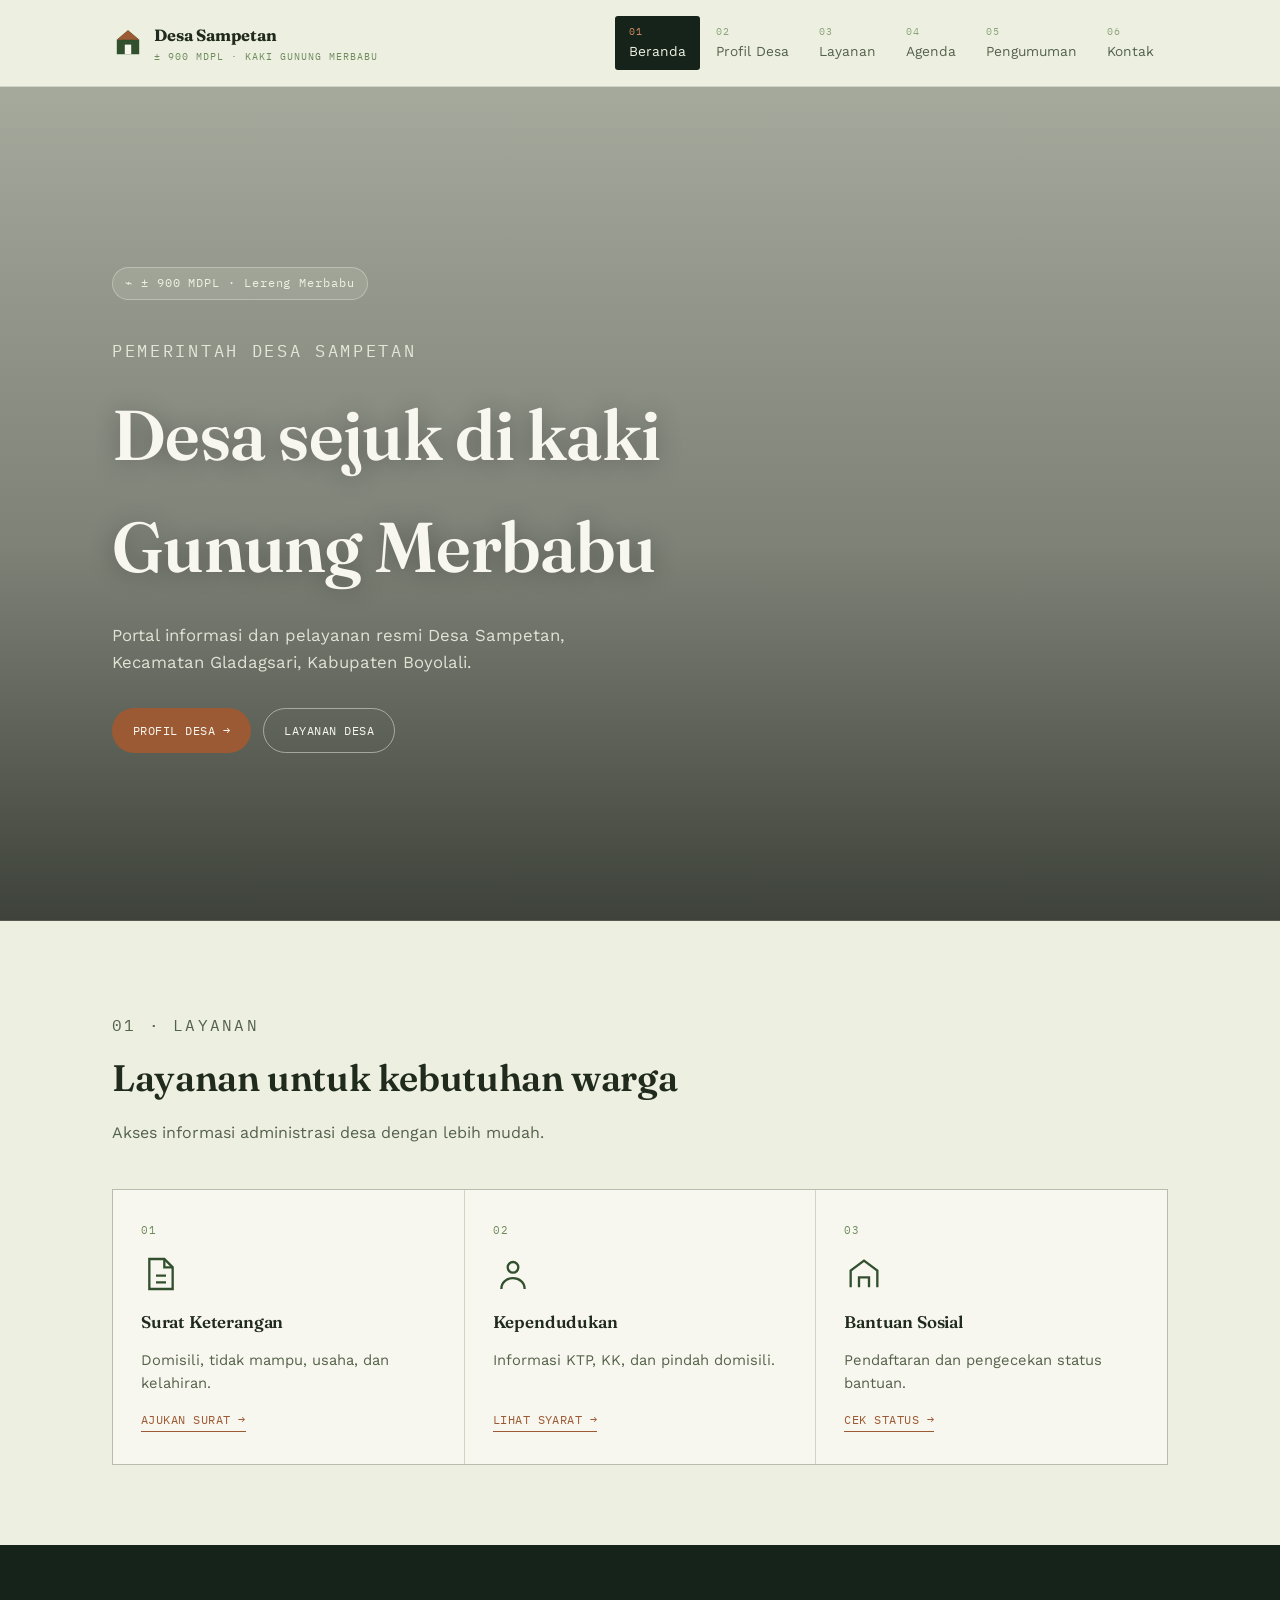
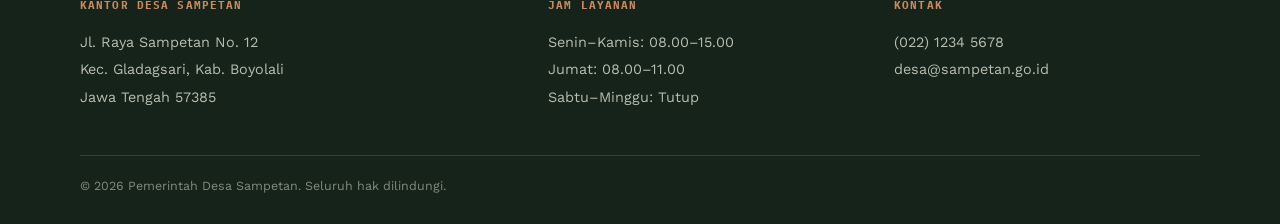
==== commit 64f68e08: "Update index.html" ====
--- a/index.html
+++ b/index.html
@@ -1,731 +1,311 @@
 <!DOCTYPE html>
 <html lang="id">
-
 <head>
-    <meta charset="UTF-8">
-    <meta name="viewport" content="width=device-width, initial-scale=1.0">
-
-    <title>Beranda — Desa Sampetan</title>
-
-    <link rel="preconnect" href="https://fonts.googleapis.com">
-
-    <link href="https://fonts.googleapis.com/css2?family=Fraunces:opsz,wght@9..144,400;9..144,500;9..144,600;9..144,700&family=Work+Sans:wght@400;500;600&family=IBM+Plex+Mono:wght@400;500&display=swap"
-        rel="stylesheet">
-
-    <link rel="stylesheet" href="style.css">
+<meta charset="UTF-8">
+<meta name="viewport" content="width=device-width, initial-scale=1.0">
+
+<title>Desa Sampetan — Kaki Gunung Merbabu</title>
+
+<link rel="preconnect" href="https://fonts.googleapis.com">
+<link href="https://fonts.googleapis.com/css2?family=Fraunces:opsz,wght@9..144,400;9..144,500;9..144,600;9..144,700&family=Work+Sans:wght@400;500;600&family=IBM+Plex+Mono:wght@400;500&display=swap" rel="stylesheet">
+
+<link rel="stylesheet" href="style.css">
 </head>
 
 <body>
 
 <header>
-    <nav class="nav">
-
-        <a href="index.html" class="brand" style="text-decoration:none;">
-
-            <svg class="brand-mark" viewBox="0 0 40 40" fill="none">
-                <path d="M20 4 L34 16 V34 H6 V16 Z" fill="#33502E"/>
-                <path d="M20 4 L34 16 H6 Z" fill="#9C5A34"/>
-                <rect x="16" y="22" width="8" height="12" fill="#F8F7EF"/>
-            </svg>
-
-            <span>
-                Desa Sampetan
-                <span class="brand-sub">
-                    ± 900 MDPL · Kaki Gunung Merbabu
-                </span>
-            </span>
-
-        </a>
-
-        <!-- NAVIGASI -->
-        <ul class="navlinks">
-
-            <li>
-                <a href="index.html" class="active">
-                    <span class="pos-tag"></span>
-                    Beranda
-                </a>
-            </li>
-
-            <li>
-                <a href="profil.html">
-                    <span class="pos-tag"></span>
-                    Profil Desa
-                </a>
-            </li>
-
-            <li>
-                <a href="layanan.html">
-                    <span class="pos-tag"></span>
-                    Layanan
-                </a>
-            </li>
-
-            <li>
-                <a href="agenda.html">
-                    <span class="pos-tag"></span>
-                    Agenda
-                </a>
-            </li>
-
-            <li>
-                <a href="pengumuman.html">
-                    <span class="pos-tag"></span>
-                    Pengumuman
-                </a>
-            </li>
-
-            <li>
-                <a href="kontak.html">
-                    <span class="pos-tag"></span>
-                    Kontak
-                </a>
-            </li>
-
-        </ul>
-
-        <!-- TOMBOL HAMBURGER -->
-        <button
-            class="navtoggle"
-            id="navToggle"
-            aria-label="Buka menu"
-            aria-expanded="false"
-            type="button">
-
-            <svg
-                width="22"
-                height="22"
-                viewBox="0 0 24 24"
-                fill="none"
-                stroke="currentColor"
-                stroke-width="1.6">
-
-                <path d="M3 6h18M3 12h18M3 18h18"/>
-
-            </svg>
-
-        </button>
-
-    </nav>
+<nav class="nav">
+
+<a href="index.html" class="brand">
+<svg class="brand-mark" viewBox="0 0 40 40" fill="none">
+<path d="M20 4 L34 16 V34 H6 V16 Z" fill="#33502E"/>
+<path d="M20 4 L34 16 H6 Z" fill="#9C5A34"/>
+<rect x="16" y="22" width="8" height="12" fill="#F8F7EF"/>
+</svg>
+
+<span>
+Desa Sampetan
+<span class="brand-sub">± 900 MDPL · Kaki Gunung Merbabu</span>
+</span>
+</a>
+
+<ul class="navlinks">
+
+<li>
+<a href="index.html" class="active">
+<span class="pos-tag">01</span>
+Beranda
+</a>
+</li>
+
+<li>
+<a href="profil.html">
+<span class="pos-tag">02</span>
+Profil Desa
+</a>
+</li>
+
+<li>
+<a href="layanan.html">
+<span class="pos-tag">03</span>
+Layanan
+</a>
+</li>
+
+<li>
+<a href="agenda.html">
+<span class="pos-tag">04</span>
+Agenda
+</a>
+</li>
+
+<li>
+<a href="pengumuman.html">
+<span class="pos-tag">05</span>
+Pengumuman
+</a>
+</li>
+
+<li>
+<a href="kontak.html">
+<span class="pos-tag">06</span>
+Kontak
+</a>
+</li>
+
+</ul>
+
+<button
+class="navtoggle"
+type="button"
+aria-label="Buka menu navigasi"
+aria-expanded="false">
+
+<svg width="22" height="22"
+viewBox="0 0 24 24"
+fill="none"
+stroke="currentColor"
+stroke-width="1.6">
+
+<path d="M3 6h18M3 12h18M3 18h18"/>
+
+</svg>
+
+</button>
+
+</nav>
 </header>
 
 
-<!-- HERO -->
-<section class="hero" id="hero">
-
-    <div class="hero-inner">
-
-        <div class="elev-badge">
-
-            <svg
-                viewBox="0 0 24 24"
-                fill="none"
-                stroke="currentColor"
-                stroke-width="1.8">
-
-                <path d="M3 20l6-11 4 6 3-5 5 10z"/>
-
-            </svg>
-
-            ± 900 MDPL · Lereng Selatan Gunung Merbabu
-
-        </div>
-
-        <p class="hero-eyebrow">
-            Portal Resmi Warga · Kec. Gladagsari, Boyolali
-        </p>
-
-        <h1>
-            Selamat Datang di Desa Sampetan
-        </h1>
-
-        <p>
-            Informasi layanan, agenda kegiatan, dan pengumuman resmi desa
-            — diperbarui setiap minggu oleh perangkat desa.
-        </p>
-
-        <div class="hero-links">
-
-            <a class="btn btn-solid" href="layanan.html">
-                Lihat Layanan
-            </a>
-
-            <a class="btn btn-outline" href="pengumuman.html">
-                Papan Pengumuman
-            </a>
-
-        </div>
-
-    </div>
+<section class="hero">
+
+<div class="hero-inner">
+
+<div class="elev-badge">
+⌁ ± 900 MDPL · Lereng Merbabu
+</div>
+
+<p class="hero-eyebrow">
+Pemerintah Desa Sampetan
+</p>
+
+<h1>
+Desa sejuk di kaki Gunung Merbabu
+</h1>
+
+<p>
+Portal informasi dan pelayanan resmi Desa Sampetan,
+Kecamatan Gladagsari, Kabupaten Boyolali.
+</p>
+
+<div class="hero-links">
+
+<a href="profil.html" class="btn btn-solid">
+Profil Desa →
+</a>
+
+<a href="layanan.html" class="btn btn-outline">
+Layanan Desa
+</a>
+
+</div>
+
+</div>
 
 </section>
 
 
-<!-- KONTUR -->
-<div class="kontur on-light" aria-hidden="true">
-
-    <svg viewBox="0 0 1200 52" preserveAspectRatio="none">
-
-        <path
-            d="M0 10 C150 28 350 -4 520 14 C700 32 900 2 1200 18"
-            fill="none"
-            stroke="#16231A"
-            stroke-width="1.4"
-            opacity="0.35"/>
-
-        <path
-            d="M0 26 C180 8 360 40 560 24 C760 8 980 36 1200 22"
-            fill="none"
-            stroke="#16231A"
-            stroke-width="1.4"
-            opacity="0.5"/>
-
-        <path
-            d="M0 40 C200 24 420 48 620 32 C820 16 1020 44 1200 34"
-            fill="none"
-            stroke="#16231A"
-            stroke-width="1.4"
-            opacity="0.7"/>
-
-    </svg>
-
-</div>
-
-
-<!-- LAYANAN -->
-<section id="layanan-ringkas">
-
-    <div class="wrap">
-
-        <div class="section-head">
-
-            <p class="eyebrow">
-                · Layanan Desa
-            </p>
-
-            <h2>
-                Urus keperluan administrasi tanpa antre lama
-            </h2>
-
-            <p>
-                Enam layanan utama, dapat diajukan langsung secara daring.
-            </p>
-
-        </div>
-
-    </div>
-
-
-    <div class="wrap">
-
-        <div class="layanan-grid">
-
-            <div class="layanan-card">
-
-                <span class="pos-tag"></span>
-
-                <svg
-                    class="layanan-icon"
-                    viewBox="0 0 24 24"
-                    fill="none"
-                    stroke="currentColor"
-                    stroke-width="1.4">
-
-                    <path d="M5 3h9l5 5v13H5z"/>
-                    <path d="M14 3v5h5"/>
-                    <path d="M9 13h6M9 17h6"/>
-
-                </svg>
-
-                <h3>
-                    Surat Keterangan
-                </h3>
-
-                <p>
-                    Domisili, tidak mampu, usaha, dan kelahiran.
-                    Terbit dalam 1–2 hari kerja.
-                </p>
-
-                <a class="cta" href="layanan-surat-keterangan.html">
-                    Ajukan surat →
-                </a>
-
-            </div>
-
-
-            <div class="layanan-card">
-
-                <span class="pos-tag"></span>
-
-                <svg
-                    class="layanan-icon"
-                    viewBox="0 0 24 24"
-                    fill="none"
-                    stroke="currentColor"
-                    stroke-width="1.4">
-
-                    <circle cx="12" cy="8" r="3.2"/>
-                    <path d="M5 21c0-4 3.2-6.5 7-6.5S19 17 19 21"/>
-
-                </svg>
-
-                <h3>
-                    Kependudukan
-                </h3>
-
-                <p>
-                    Pengurusan KTP, KK, dan pindah domisili
-                    melalui perangkat RT/RW.
-                </p>
-
-                <a class="cta" href="layanan-kependudukan.html">
-                    Lihat syarat →
-                </a>
-
-            </div>
-
-
-            <div class="layanan-card">
-
-                <span class="pos-tag"></span>
-
-                <svg
-                    class="layanan-icon"
-                    viewBox="0 0 24 24"
-                    fill="none"
-                    stroke="currentColor"
-                    stroke-width="1.4">
-
-                    <path d="M4 20V10l8-6 8 6v10"/>
-                    <path d="M9 20v-6h6v6"/>
-
-                </svg>
-
-                <h3>
-                    Bantuan Sosial
-                </h3>
-
-                <p>
-                    Pendaftaran dan pengecekan status penerima
-                    program bantuan.
-                </p>
-
-                <a class="cta" href="layanan-bansos.html">
-                    Cek status →
-                </a>
-
-            </div>
-
-        </div>
-
-
-        <p style="margin-top:24px;">
-
-            <a
-                class="cta"
-                style="border-bottom:1px solid var(--clay); padding-bottom:2px; font-family:'IBM Plex Mono',monospace; font-size:0.78rem; text-transform:uppercase; color:var(--clay); text-decoration:none;"
-                href="layanan.html">
-
-                Lihat semua layanan →
-
-            </a>
-
-        </p>
-
-    </div>
+<section>
+
+<div class="wrap">
+
+<div class="section-head">
+
+<p class="eyebrow">01 · Layanan</p>
+
+<h2>
+Layanan untuk kebutuhan warga
+</h2>
+
+<p>
+Akses informasi administrasi desa dengan lebih mudah.
+</p>
+
+</div>
+
+
+<div class="layanan-grid">
+
+<div class="layanan-card">
+
+<span class="pos-tag">01</span>
+
+<svg class="layanan-icon"
+viewBox="0 0 24 24"
+fill="none"
+stroke="currentColor"
+stroke-width="1.4">
+
+<path d="M5 3h9l5 5v13H5z"/>
+<path d="M14 3v5h5"/>
+<path d="M9 13h6M9 17h6"/>
+
+</svg>
+
+<h3>Surat Keterangan</h3>
+
+<p>
+Domisili, tidak mampu, usaha, dan kelahiran.
+</p>
+
+<a class="cta" href="layanan-surat-keterangan.html">
+Ajukan surat →
+</a>
+
+</div>
+
+
+<div class="layanan-card">
+
+<span class="pos-tag">02</span>
+
+<svg class="layanan-icon"
+viewBox="0 0 24 24"
+fill="none"
+stroke="currentColor"
+stroke-width="1.4">
+
+<circle cx="12" cy="8" r="3.2"/>
+<path d="M5 21c0-4 3.2-6.5 7-6.5S19 17 19 21"/>
+
+</svg>
+
+<h3>Kependudukan</h3>
+
+<p>
+Informasi KTP, KK, dan pindah domisili.
+</p>
+
+<a class="cta" href="layanan-kependudukan.html">
+Lihat syarat →
+</a>
+
+</div>
+
+
+<div class="layanan-card">
+
+<span class="pos-tag">03</span>
+
+<svg class="layanan-icon"
+viewBox="0 0 24 24"
+fill="none"
+stroke="currentColor"
+stroke-width="1.4">
+
+<path d="M4 20V10l8-6 8 6v10"/>
+<path d="M9 20v-6h6v6"/>
+
+</svg>
+
+<h3>Bantuan Sosial</h3>
+
+<p>
+Pendaftaran dan pengecekan status bantuan.
+</p>
+
+<a class="cta" href="layanan-bansos.html">
+Cek status →
+</a>
+
+</div>
+
+</div>
+
+</div>
 
 </section>
 
 
-<!-- KONTUR DARK -->
-<div class="kontur on-dark" aria-hidden="true">
-
-    <svg viewBox="0 0 1200 52" preserveAspectRatio="none">
-
-        <path
-            d="M0 10 C150 28 350 -4 520 14 C700 32 900 2 1200 18"
-            fill="none"
-            stroke="#DCD5BE"
-            stroke-width="1.4"
-            opacity="0.35"/>
-
-        <path
-            d="M0 26 C180 8 360 40 560 24 C760 8 980 36 1200 22"
-            fill="none"
-            stroke="#DCD5BE"
-            stroke-width="1.4"
-            opacity="0.5"/>
-
-        <path
-            d="M0 40 C200 24 420 48 620 32 C820 16 1020 44 1200 34"
-            fill="none"
-            stroke="#DCD5BE"
-            stroke-width="1.4"
-            opacity="0.7"/>
-
-    </svg>
-
-</div>
-
-
-<!-- AGENDA -->
-<section class="agenda-band" id="agenda-ringkas">
-
-    <div class="wrap">
-
-        <div class="section-head on-dark">
-
-            <p class="eyebrow">
-                · Agenda Desa
-            </p>
-
-            <h2>
-                Kegiatan yang akan berlangsung
-            </h2>
-
-            <p>
-                Sebagian besar kegiatan terbuka untuk seluruh warga.
-            </p>
-
-        </div>
-
-
-        <div class="agenda-list">
-
-            <div class="agenda-item">
-
-                <div class="agenda-date">
-                    AGU
-                    <strong>21</strong>
-                </div>
-
-                <div class="agenda-rule"></div>
-
-                <div class="agenda-body">
-
-                    <h3>
-                        Musyawarah Rencana Pembangunan Desa
-                    </h3>
-
-                    <span>
-                        09.00 WIB · Balai Desa Sampetan
-                    </span>
-
-                </div>
-
-                <span class="agenda-tag">
-                    Wajib RT/RW
-                </span>
-
-            </div>
-
-
-            <div class="agenda-item">
-
-                <div class="agenda-date">
-                    AGU
-                    <strong>24</strong>
-                </div>
-
-                <div class="agenda-rule"></div>
-
-                <div class="agenda-body">
-
-                    <h3>
-                        Posyandu Balita & Ibu Hamil
-                    </h3>
-
-                    <span>
-                        08.00 WIB · Pos Kesehatan Dusun II
-                    </span>
-
-                </div>
-
-                <span class="agenda-tag">
-                    Umum
-                </span>
-
-            </div>
-
-        </div>
-
-
-        <p style="margin-top:24px;">
-
-            <a
-                href="agenda.html"
-                style="font-family:'IBM Plex Mono',monospace; font-size:0.78rem; text-transform:uppercase; color:var(--clay-soft); text-decoration:none; border-bottom:1px solid var(--clay-soft); padding-bottom:2px;">
-
-                Lihat semua agenda →
-
-            </a>
-
-        </p>
-
-    </div>
-
-</section>
-
-
-<!-- KONTUR -->
-<div class="kontur on-light" aria-hidden="true">
-
-    <svg viewBox="0 0 1200 52" preserveAspectRatio="none">
-
-        <path
-            d="M0 10 C150 28 350 -4 520 14 C700 32 900 2 1200 18"
-            fill="none"
-            stroke="#16231A"
-            stroke-width="1.4"
-            opacity="0.35"/>
-
-        <path
-            d="M0 26 C180 8 360 40 560 24 C760 8 980 36 1200 22"
-            fill="none"
-            stroke="#16231A"
-            stroke-width="1.4"
-            opacity="0.5"/>
-
-        <path
-            d="M0 40 C200 24 420 48 620 32 C820 16 1020 44 1200 34"
-            fill="none"
-            stroke="#16231A"
-            stroke-width="1.4"
-            opacity="0.7"/>
-
-    </svg>
-
-</div>
-
-
-<!-- PENGUMUMAN -->
-<section id="pengumuman-ringkas">
-
-    <div class="wrap">
-
-        <div class="section-head">
-
-            <p class="eyebrow">
-                · Papan Pengumuman
-            </p>
-
-            <h2>
-                Informasi resmi dari kantor desa
-            </h2>
-
-            <p>
-                Ditempel dan diperbarui langsung oleh perangkat desa.
-            </p>
-
-        </div>
-
-
-        <div class="papan">
-
-            <div class="papan-grid">
-
-                <div class="note penting">
-
-                    <p class="note-tag">
-                        Penting
-                    </p>
-
-                    <h3>
-                        Penutupan Sementara Jembatan Dusun III
-                    </h3>
-
-                    <p>
-                        Perbaikan struktur berlangsung 19–23 Agustus.
-                        Warga diarahkan melalui jalur alternatif Dusun I.
-                    </p>
-
-                    <time>
-                        18 Agustus 2026
-                    </time>
-
-                </div>
-
-
-                <div class="note">
-
-                    <p class="note-tag">
-                        Layanan
-                    </p>
-
-                    <h3>
-                        Jadwal Pelayanan Surat Diperpanjang
-                    </h3>
-
-                    <p>
-                        Mulai minggu ini, loket surat-menyurat buka hingga
-                        pukul 15.00 setiap Senin–Kamis.
-                    </p>
-
-                    <time>
-                        15 Agustus 2026
-                    </time>
-
-                </div>
-
-
-                <div class="note penting">
-
-                    <p class="note-tag">
-                        Penting
-                    </p>
-
-                    <h3>
-                        Batas Akhir Pembayaran PBB
-                    </h3>
-
-                    <p>
-                        Pembayaran Pajak Bumi dan Bangunan tahun berjalan
-                        paling lambat 31 Agustus 2026.
-                    </p>
-
-                    <time>
-                        5 Agustus 2026
-                    </time>
-
-                </div>
-
-            </div>
-
-        </div>
-
-
-        <p style="margin-top:24px;">
-
-            <a
-                class="cta"
-                style="border-bottom:1px solid var(--clay); padding-bottom:2px; font-family:'IBM Plex Mono',monospace; font-size:0.78rem; text-transform:uppercase; color:var(--clay); text-decoration:none;"
-                href="pengumuman.html">
-
-                Lihat semua pengumuman →
-
-            </a>
-
-        </p>
-
-    </div>
-
-</section>
-
-
-<!-- FOOTER -->
 <footer id="kontak-footer">
 
-    <div class="wrap footer-inner">
-
-        <div class="footer-grid">
-
-            <div>
-
-                <h4>
-                    Kantor Desa Sampetan
-                </h4>
-
-                <p>
-                    Jl. Raya Sampetan No. 12<br>
-                    Kec. Gladagsari, Kab. Boyolali<br>
-                    Jawa Tengah 57385 · ± 900 MDPL,
-                    lereng selatan Gunung Merbabu
-                </p>
-
-            </div>
-
-
-            <div>
-
-                <h4>
-                    Jam Layanan
-                </h4>
-
-                <p>
-                    Senin–Kamis: 08.00–15.00<br>
-                    Jumat: 08.00–11.00<br>
-                    Sabtu–Minggu: Tutup
-                </p>
-
-            </div>
-
-
-            <div>
-
-                <h4>
-                    Kontak
-                </h4>
-
-                <p>
-
-                    <a href="tel:+622212345678">
-                        (022) 1234 5678
-                    </a>
-
-                    <br>
-
-                    <a href="mailto:desa@sampetan.go.id">
-                        desa@sampetan.go.id
-                    </a>
-
-                </p>
-
-            </div>
-
-        </div>
-
-
-        <div class="footer-bottom">
-
-            © 2026 Pemerintah Desa Sampetan.
-            Seluruh hak dilindungi.
-
-        </div>
-
-    </div>
+<div class="wrap footer-inner">
+
+<div class="footer-grid">
+
+<div>
+
+<h4>Kantor Desa Sampetan</h4>
+
+<p>
+Jl. Raya Sampetan No. 12<br>
+Kec. Gladagsari, Kab. Boyolali<br>
+Jawa Tengah 57385
+</p>
+
+</div>
+
+<div>
+
+<h4>Jam Layanan</h4>
+
+<p>
+Senin–Kamis: 08.00–15.00<br>
+Jumat: 08.00–11.00<br>
+Sabtu–Minggu: Tutup
+</p>
+
+</div>
+
+<div>
+
+<h4>Kontak</h4>
+
+<p>
+<a href="tel:+622212345678">
+(022) 1234 5678
+</a><br>
+
+<a href="mailto:desa@sampetan.go.id">
+desa@sampetan.go.id
+</a>
+</p>
+
+</div>
+
+</div>
+
+<div class="footer-bottom">
+© 2026 Pemerintah Desa Sampetan. Seluruh hak dilindungi.
+</div>
+
+</div>
 
 </footer>
 
 
-<!-- ==========================================
-     JAVASCRIPT MENU MOBILE
-     ========================================== -->
-
-<script>
-
-    const navToggle = document.getElementById("navToggle");
-    const navLinks = document.querySelector(".navlinks");
-
-    if (navToggle && navLinks) {
-
-        navToggle.addEventListener("click", function () {
-
-            navLinks.classList.toggle("open");
-
-            const isOpen = navLinks.classList.contains("open");
-
-            navToggle.setAttribute("aria-expanded", isOpen);
-
-        });
-
-
-        // Tutup menu setelah salah satu link diklik
-        navLinks.querySelectorAll("a").forEach(function (link) {
-
-            link.addEventListener("click", function () {
-
-                navLinks.classList.remove("open");
-
-                navToggle.setAttribute("aria-expanded", "false");
-
-            });
-
-        });
-
-    }
-
-</script>
-
+<script src="script.js"></script>
 
 </body>
 </html>
--- a/style.css
+++ b/style.css
@@ -1,438 +1,1556 @@
 /* =========================================================
-   Desa Sampetan — sistem desain "Kaki Gunung Merbabu"
+   Desa Sampetan — Sistem Desain "Kaki Gunung Merbabu"
    Palet: kabut lereng, hutan pinus, tanah vulkanik.
-   Motif tanda tangan: garis kontur topografi + penanda jalur (waypoint).
+   Motif: garis kontur topografi + penanda jalur (waypoint).
+   ========================================================= */
+
+
+/* =========================================================
+   ROOT / VARIABLES
    ========================================================= */
 
 :root{
-  /* --- Warna --- */
-  --mist:        #EDF0E1;   /* latar utama — kabut lereng pagi */
-  --paper:       #F8F7EF;   /* kartu / permukaan terang */
-  --ink:         #202B1D;   /* teks utama — pinus gelap */
+  --mist:        #EDF0E1;
+  --paper:       #F8F7EF;
+  --ink:         #202B1D;
   --ink-soft:    #55624B;
-  --pine-deep:   #16231A;   /* header gelap / footer */
-  --pine:        #33502E;   /* aksen struktural */
-  --fern:        #6E8B5C;   /* aksen sekunder — pakis */
-  --clay:        #9C5A34;   /* aksen utama — tanah vulkanik */
+
+  --pine-deep:   #16231A;
+  --pine:        #33502E;
+  --fern:        #6E8B5C;
+
+  --clay:        #9C5A34;
   --clay-soft:   #C98A5E;
-  --stone:       #DCD5BE;   /* garis / border */
+
+  --stone:       #DCD5BE;
   --stone-line:  rgba(32,43,29,0.14);
-  --radius: 3px;
-}
-
-*{box-sizing:border-box; margin:0; padding:0;}
-html{scroll-behavior:smooth;}
+
+  --radius:      3px;
+}
+
+
+/* =========================================================
+   RESET
+   ========================================================= */
+
+*{
+  box-sizing:border-box;
+  margin:0;
+  padding:0;
+}
+
+html{
+  scroll-behavior:smooth;
+}
+
 body{
-  background: var(--mist);
-  color: var(--ink);
+  background:var(--mist);
+  color:var(--ink);
   font-family:'Work Sans', sans-serif;
   line-height:1.6;
   -webkit-font-smoothing:antialiased;
 }
-h1,h2,h3{
+
+h1,
+h2,
+h3{
   font-family:'Fraunces', serif;
   font-weight:600;
-  color: var(--ink);
+  color:var(--ink);
   letter-spacing:-0.01em;
 }
-a{color:inherit;}
-img,svg{display:block; max-width:100%;}
-.wrap{max-width:1120px; margin:0 auto; padding:0 32px;}
-:focus-visible{outline:2px solid var(--clay); outline-offset:3px;}
+
+a{
+  color:inherit;
+}
+
+img,
+svg{
+  display:block;
+  max-width:100%;
+}
+
+button{
+  font-family:inherit;
+}
+
+.wrap{
+  max-width:1120px;
+  margin:0 auto;
+  padding:0 32px;
+}
+
+:focus-visible{
+  outline:2px solid var(--clay);
+  outline-offset:3px;
+}
+
+
+/* =========================================================
+   REDUCED MOTION
+   ========================================================= */
 
 @media (prefers-reduced-motion: reduce){
-  *{animation-duration:0.01ms !important; transition-duration:0.01ms !important;}
-}
+
+  *{
+    animation-duration:0.01ms !important;
+    transition-duration:0.01ms !important;
+  }
+
+}
+
+
+/* =========================================================
+   TEXT / LABEL
+   ========================================================= */
 
 .eyebrow{
   font-family:'IBM Plex Mono', monospace;
   font-size:0.72rem;
   letter-spacing:0.14em;
   text-transform:uppercase;
-  color: var(--clay);
-}
-
-/* ===================== WAYPOINT NUMBERING =====================
-   Setiap halaman = satu "pos" di jalur pendakian menuju kantor desa.
-   Nomor pos dipakai di nav (bukan dekorasi — mengikuti urutan menu). */
+  color:var(--clay);
+}
+
 .pos-tag{
   font-family:'IBM Plex Mono', monospace;
   font-size:0.68rem;
   letter-spacing:0.08em;
-  color: var(--fern);
-}
-
-/* ===================== HEADER ===================== */
+  color:var(--fern);
+}
+
+
+/* =========================================================
+   HEADER
+   ========================================================= */
+
 header{
-  position:sticky; top:0; z-index:50;
-  background: var(--mist);
+  position:sticky;
+  top:0;
+  z-index:50;
+
+  background:var(--mist);
   border-bottom:1px solid var(--stone-line);
 }
+
 .nav{
-  display:flex; align-items:center; justify-content:space-between;
+  display:flex;
+  align-items:center;
+  justify-content:space-between;
+
+  max-width:1120px;
+  margin:0 auto;
+
   padding:16px 32px;
-  max-width:1120px; margin:0 auto;
-}
+
+  position:relative;
+}
+
+
+/* =========================================================
+   BRAND
+   ========================================================= */
+
 .brand{
-  display:flex; align-items:center; gap:10px;
-  font-family:'Fraunces', serif; font-weight:700; font-size:1.02rem;
-}
-.brand-mark{ width:32px; height:32px; flex-shrink:0; }
+  display:flex;
+  align-items:center;
+  gap:10px;
+
+  font-family:'Fraunces', serif;
+  font-weight:700;
+  font-size:1.02rem;
+
+  text-decoration:none;
+}
+
+.brand-mark{
+  width:32px;
+  height:32px;
+  flex-shrink:0;
+}
+
 .brand-sub{
   display:block;
+
   font-family:'IBM Plex Mono', monospace;
-  font-size:0.62rem; letter-spacing:0.1em; text-transform:uppercase;
-  color: var(--fern); font-weight:400; margin-top:1px;
-}
-
-.navlinks{ display:flex; gap:2px; list-style:none; }
+  font-size:0.62rem;
+  letter-spacing:0.1em;
+  text-transform:uppercase;
+
+  color:var(--fern);
+  font-weight:400;
+
+  margin-top:1px;
+}
+
+
+/* =========================================================
+   DESKTOP NAVIGATION
+   ========================================================= */
+
+.navlinks{
+  display:flex;
+  gap:2px;
+  list-style:none;
+}
+
 .navlinks a{
   position:relative;
-  display:flex; flex-direction:column; gap:1px;
-  font-size:0.86rem; text-decoration:none; color:var(--ink-soft);
+
+  display:flex;
+  flex-direction:column;
+  gap:1px;
+
+  font-size:0.86rem;
+  text-decoration:none;
+
+  color:var(--ink-soft);
+
   padding:8px 14px;
-  border-radius: var(--radius);
-  transition: background .2s, color .2s;
-}
-.navlinks a .pos-tag{ font-size:0.6rem; opacity:0.75; }
-.navlinks a:hover{ background: var(--paper); color: var(--pine-deep); }
-.navlinks a.active{ background: var(--pine-deep); color: var(--mist); }
-.navlinks a.active .pos-tag{ color: var(--clay-soft); opacity:1; }
-
-.navtoggle{ display:none; background:none; border:none; cursor:pointer; }
-@media (max-width:900px){
-  .navlinks{ display:none; }
-  .navtoggle{ display:block; }
-}
-
-/* ===================== PAGE HERO (halaman non-beranda) ===================== */
+
+  border-radius:var(--radius);
+
+  transition:
+    background .2s,
+    color .2s;
+}
+
+.navlinks a .pos-tag{
+  font-size:0.6rem;
+  opacity:0.75;
+}
+
+.navlinks a:hover{
+  background:var(--paper);
+  color:var(--pine-deep);
+}
+
+.navlinks a.active{
+  background:var(--pine-deep);
+  color:var(--mist);
+}
+
+.navlinks a.active .pos-tag{
+  color:var(--clay-soft);
+  opacity:1;
+}
+
+
+/* =========================================================
+   MOBILE MENU BUTTON
+   ========================================================= */
+
+.navtoggle{
+  display:none;
+
+  align-items:center;
+  justify-content:center;
+
+  width:42px;
+  height:42px;
+
+  padding:8px;
+
+  background:transparent;
+  border:none;
+
+  color:var(--ink);
+
+  cursor:pointer;
+
+  z-index:10001;
+}
+
+.navtoggle:hover{
+  background:var(--paper);
+}
+
+.navtoggle:active{
+  transform:scale(0.96);
+}
+
+
+/* =========================================================
+   PAGE HERO
+   ========================================================= */
+
 .page-hero{
-  background: var(--pine-deep);
-  color: var(--mist);
-  padding: 64px 0 40px;
-}
-.page-hero .eyebrow{ color: var(--clay-soft); }
+  background:var(--pine-deep);
+  color:var(--mist);
+
+  padding:64px 0 40px;
+}
+
+.page-hero .eyebrow{
+  color:var(--clay-soft);
+}
+
 .page-hero h1{
-  color: var(--mist);
+  color:var(--mist);
+
   font-size:clamp(2rem, 4.4vw, 3rem);
+
   margin-top:10px;
+
   max-width:16ch;
 }
+
 .page-hero p{
   margin-top:14px;
+
   max-width:56ch;
-  color: rgba(237,240,225,0.78);
+
+  color:rgba(237,240,225,0.78);
+
   font-size:1.02rem;
 }
 
-/* ===================== KONTUR — pemisah bagian bertopografi =====================
-   Garis kontur = elevasi nyata lereng Merbabu, dipakai sebagai pemisah
-   antar bagian alih-alih garis lurus generik. */
+
+/* =========================================================
+   BREADCRUMB
+   ========================================================= */
+
+.breadcrumb{
+  font-family:'IBM Plex Mono', monospace;
+
+  font-size:0.74rem;
+  letter-spacing:0.04em;
+
+  color:rgba(237,240,225,0.65);
+
+  margin-bottom:16px;
+}
+
+.breadcrumb a{
+  color:var(--clay-soft);
+  text-decoration:none;
+}
+
+.breadcrumb a:hover{
+  text-decoration:underline;
+}
+
+
+/* =========================================================
+   KONTUR TOPOGRAFI
+   ========================================================= */
+
 .kontur{
   height:52px;
+
   overflow:hidden;
+
   line-height:0;
 }
-.kontur svg{ width:100%; height:100%; }
-.kontur.on-dark{ background: var(--pine-deep); }
-.kontur.on-light{ background: var(--mist); }
-
-/* ===================== HOME HERO ===================== */
+
+.kontur svg{
+  width:100%;
+  height:100%;
+}
+
+.kontur.on-dark{
+  background:var(--pine-deep);
+}
+
+.kontur.on-light{
+  background:var(--mist);
+}
+
+
+/* =========================================================
+   HOME HERO
+   ========================================================= */
+
 .hero{
   position:relative;
+
   overflow:hidden;
+
   background-image:
-    linear-gradient(180deg, rgba(15,20,13,0.32) 0%, rgba(15,20,13,0.5) 55%, rgba(12,17,11,0.78) 100%),
+    linear-gradient(
+      180deg,
+      rgba(15,20,13,0.32) 0%,
+      rgba(15,20,13,0.5) 55%,
+      rgba(12,17,11,0.78) 100%
+    ),
     url('https://images.pexels.com/photos/36665312/pexels-photo-36665312.jpeg?auto=compress&cs=tinysrgb&w=1920');
+
   background-size:cover;
   background-position:center 62%;
+
   min-height:560px;
-  display:flex; align-items:center;
-}
+
+  display:flex;
+  align-items:center;
+}
+
 .hero-inner{
-  position:relative; z-index:2;
-  max-width:1120px; margin:0 auto;
+  position:relative;
+  z-index:2;
+
+  max-width:1120px;
+
+  margin:0 auto;
+
   padding:100px 32px 88px;
+
   width:100%;
 }
+
 .elev-badge{
-  display:inline-flex; align-items:center; gap:8px;
+  display:inline-flex;
+  align-items:center;
+  gap:8px;
+
   font-family:'IBM Plex Mono', monospace;
-  font-size:0.72rem; letter-spacing:0.08em;
+
+  font-size:0.72rem;
+  letter-spacing:0.08em;
+
   color:#EDF0E1;
-  background: rgba(237,240,225,0.12);
+
+  background:rgba(237,240,225,0.12);
+
   border:1px solid rgba(237,240,225,0.35);
+
   padding:6px 12px;
+
   border-radius:999px;
+
   margin-bottom:20px;
 }
-.elev-badge svg{ width:13px; height:13px; }
+
+.elev-badge svg{
+  width:13px;
+  height:13px;
+}
+
 .hero-eyebrow{
   font-family:'IBM Plex Mono', monospace;
-  font-size:0.75rem; letter-spacing:0.16em; text-transform:uppercase;
-  color:#EDF0E1; opacity:0.82;
-}
+
+  font-size:0.75rem;
+  letter-spacing:0.16em;
+  text-transform:uppercase;
+
+  color:#EDF0E1;
+  opacity:0.82;
+}
+
 .hero h1{
   font-size:clamp(2.5rem, 6.2vw, 4.4rem);
+
   color:#F8F7EF;
+
   margin-top:14px;
+
   max-width:12ch;
+
   text-shadow:0 2px 24px rgba(0,0,0,0.3);
 }
+
 .hero p{
   margin-top:18px;
+
   max-width:46ch;
+
   font-size:1.05rem;
+
   color:#EDF0E1;
+
   opacity:0.9;
 }
+
 .hero-links{
   margin-top:32px;
-  display:flex; gap:12px; flex-wrap:wrap;
-}
+
+  display:flex;
+  gap:12px;
+
+  flex-wrap:wrap;
+}
+
+
+/* =========================================================
+   BUTTON
+   ========================================================= */
+
 .btn{
-  display:inline-flex; align-items:center; gap:8px;
+  display:inline-flex;
+  align-items:center;
+  gap:8px;
+
   font-family:'IBM Plex Mono', monospace;
-  font-size:0.76rem; letter-spacing:0.04em; text-transform:uppercase;
+
+  font-size:0.76rem;
+  letter-spacing:0.04em;
+  text-transform:uppercase;
+
   text-decoration:none;
+
   padding:12px 20px;
+
   border-radius:999px;
+
   border:1px solid transparent;
-  transition: background .2s, color .2s, border-color .2s;
-}
-.btn-solid{ background: var(--clay); color:#F8F7EF; }
-.btn-solid:hover{ background:#84492A; }
-.btn-outline{ border-color: rgba(237,240,225,0.5); color:#F8F7EF; }
-.btn-outline:hover{ background: rgba(237,240,225,0.12); }
-
-/* ===================== SECTIONS umum ===================== */
-section{ padding:80px 0; }
-.section-head{ max-width:640px; margin-bottom:44px; }
-.section-head h2{ font-size:clamp(1.7rem, 3.4vw, 2.3rem); margin-top:10px; }
-.section-head p{ margin-top:12px; color:var(--ink-soft); font-size:1rem; }
-.section-head.on-dark h2{ color: var(--mist); }
-.section-head.on-dark p{ color: rgba(237,240,225,0.72); }
-.section-head.on-dark .eyebrow{ color: var(--clay-soft); }
-
-/* ===================== KARTU DENGAN "WAYPOINT TICK" =====================
-   Notch di sudut kartu — merujuk pada patok jalur pendakian bernomor. */
+
+  transition:
+    background .2s,
+    color .2s,
+    border-color .2s;
+}
+
+.btn-solid{
+  background:var(--clay);
+  color:#F8F7EF;
+}
+
+.btn-solid:hover{
+  background:#84492A;
+}
+
+.btn-outline{
+  border-color:rgba(237,240,225,0.5);
+
+  color:#F8F7EF;
+}
+
+.btn-outline:hover{
+  background:rgba(237,240,225,0.12);
+}
+
+
+/* =========================================================
+   GENERAL SECTIONS
+   ========================================================= */
+
+section{
+  padding:80px 0;
+}
+
+.section-head{
+  max-width:640px;
+  margin-bottom:44px;
+}
+
+.section-head h2{
+  font-size:clamp(1.7rem, 3.4vw, 2.3rem);
+
+  margin-top:10px;
+}
+
+.section-head p{
+  margin-top:12px;
+
+  color:var(--ink-soft);
+
+  font-size:1rem;
+}
+
+.section-head.on-dark h2{
+  color:var(--mist);
+}
+
+.section-head.on-dark p{
+  color:rgba(237,240,225,0.72);
+}
+
+.section-head.on-dark .eyebrow{
+  color:var(--clay-soft);
+}
+
+
+/* =========================================================
+   TICK CARD
+   ========================================================= */
+
 .tick-card{
   position:relative;
-  background: var(--paper);
+
+  background:var(--paper);
+
   border:1px solid var(--stone-line);
+
   padding:30px 26px;
 }
+
 .tick-card::before{
   content:"";
-  position:absolute; top:0; left:0;
-  width:0; height:0;
+
+  position:absolute;
+
+  top:0;
+  left:0;
+
+  width:0;
+  height:0;
+
   border-style:solid;
+
   border-width:16px 16px 0 0;
-  border-color: var(--clay) transparent transparent transparent;
-}
-
-/* ===================== GRID LAYANAN (dipakai di beranda & layanan.html) ===================== */
+
+  border-color:
+    var(--clay)
+    transparent
+    transparent
+    transparent;
+}
+
+
+/* =========================================================
+   LAYANAN
+   ========================================================= */
+
 .layanan-grid{
   display:grid;
+
   grid-template-columns:repeat(3,1fr);
+
   gap:1px;
-  background: var(--stone-line);
+
+  background:var(--stone-line);
+
   border:1px solid var(--stone-line);
 }
+
 .layanan-card{
-  background: var(--paper);
+  background:var(--paper);
+
   padding:32px 28px;
-  display:flex; flex-direction:column; gap:14px;
-  transition: background .25s;
-}
-.layanan-card:hover{ background:#F1EEDF; }
-.layanan-card .pos-tag{ order:-1; }
-.layanan-icon{ width:40px; height:40px; color: var(--pine); }
-.layanan-card h3{ font-size:1.06rem; }
-.layanan-card p{ font-size:0.92rem; color:var(--ink-soft); flex-grow:1; }
+
+  display:flex;
+  flex-direction:column;
+
+  gap:14px;
+
+  transition:background .25s;
+}
+
+.layanan-card:hover{
+  background:#F1EEDF;
+}
+
+.layanan-card .pos-tag{
+  order:-1;
+}
+
+.layanan-icon{
+  width:40px;
+  height:40px;
+
+  color:var(--pine);
+}
+
+.layanan-card h3{
+  font-size:1.06rem;
+}
+
+.layanan-card p{
+  font-size:0.92rem;
+
+  color:var(--ink-soft);
+
+  flex-grow:1;
+}
+
 .layanan-card .cta{
   font-family:'IBM Plex Mono', monospace;
-  font-size:0.75rem; letter-spacing:0.04em; text-transform:uppercase;
+
+  font-size:0.75rem;
+  letter-spacing:0.04em;
+  text-transform:uppercase;
+
   text-decoration:none;
-  color: var(--clay);
-  display:inline-flex; align-items:center; gap:6px;
+
+  color:var(--clay);
+
+  display:inline-flex;
+  align-items:center;
+  gap:6px;
+
   width:fit-content;
+
   border-bottom:1px solid var(--clay);
+
   padding-bottom:2px;
 }
-@media (max-width:860px){ .layanan-grid{ grid-template-columns:1fr 1fr; } }
-@media (max-width:560px){ .layanan-grid{ grid-template-columns:1fr; } }
-
-/* ===================== AGENDA ===================== */
-.agenda-band{ background: var(--pine-deep); color: var(--mist); }
-.agenda-list{ border-top:1px solid rgba(237,240,225,0.16); }
+
+
+/* =========================================================
+   AGENDA
+   ========================================================= */
+
+.agenda-band{
+  background:var(--pine-deep);
+  color:var(--mist);
+}
+
+.agenda-list{
+  border-top:1px solid rgba(237,240,225,0.16);
+}
+
 .agenda-item{
   display:grid;
+
   grid-template-columns:120px 1px 1fr auto;
+
   gap:28px;
+
   align-items:center;
+
   padding:26px 0;
+
   border-bottom:1px solid rgba(237,240,225,0.16);
 }
+
 .agenda-date{
   font-family:'IBM Plex Mono', monospace;
+
   font-size:0.85rem;
-  color: var(--clay-soft);
+
+  color:var(--clay-soft);
+
   line-height:1.4;
 }
-.agenda-date strong{ display:block; font-size:1.6rem; color:var(--mist); font-family:'Fraunces',serif; font-weight:600; }
-.agenda-rule{ background: rgba(237,240,225,0.18); height:44px; width:1px; }
-.agenda-body h3{ color:var(--mist); font-size:1.08rem; }
-.agenda-body span{ display:block; margin-top:6px; font-size:0.86rem; color: rgba(237,240,225,0.65); }
+
+.agenda-date strong{
+  display:block;
+
+  font-size:1.6rem;
+
+  color:var(--mist);
+
+  font-family:'Fraunces',serif;
+
+  font-weight:600;
+}
+
+.agenda-rule{
+  background:rgba(237,240,225,0.18);
+
+  height:44px;
+  width:1px;
+}
+
+.agenda-body h3{
+  color:var(--mist);
+
+  font-size:1.08rem;
+}
+
+.agenda-body span{
+  display:block;
+
+  margin-top:6px;
+
+  font-size:0.86rem;
+
+  color:rgba(237,240,225,0.65);
+}
+
 .agenda-tag{
   font-family:'IBM Plex Mono', monospace;
-  font-size:0.7rem; letter-spacing:0.08em; text-transform:uppercase;
+
+  font-size:0.7rem;
+  letter-spacing:0.08em;
+  text-transform:uppercase;
+
   border:1px solid rgba(237,240,225,0.35);
+
   border-radius:999px;
+
   padding:6px 14px;
-  color: var(--mist);
+
+  color:var(--mist);
+
   white-space:nowrap;
 }
-@media (max-width:700px){
-  .agenda-item{ grid-template-columns:90px 1px 1fr; }
-  .agenda-tag{ grid-column:1 / -1; width:fit-content; margin-top:4px; }
-}
-
-/* ===================== PAPAN PENGUMUMAN ===================== */
-.papan{ background:#F1EEDF; border:1px solid var(--stone-line); padding:8px; }
-.papan-grid{ display:grid; grid-template-columns:repeat(3,1fr); gap:8px; }
+
+
+/* =========================================================
+   PAPAN PENGUMUMAN
+   ========================================================= */
+
+.papan{
+  background:#F1EEDF;
+
+  border:1px solid var(--stone-line);
+
+  padding:8px;
+}
+
+.papan-grid{
+  display:grid;
+
+  grid-template-columns:repeat(3,1fr);
+
+  gap:8px;
+}
+
 .note{
   position:relative;
-  background: var(--paper);
+
+  background:var(--paper);
+
   border:1px solid var(--stone-line);
+
   padding:26px 22px 22px;
 }
+
 .note::before{
   content:"";
-  position:absolute; top:0; left:0;
-  width:0; height:0;
-  border-style:solid; border-width:14px 14px 0 0;
-  border-color: var(--fern) transparent transparent transparent;
-}
-.note.penting::before{ border-color: var(--clay) transparent transparent transparent; }
+
+  position:absolute;
+
+  top:0;
+  left:0;
+
+  width:0;
+  height:0;
+
+  border-style:solid;
+
+  border-width:14px 14px 0 0;
+
+  border-color:
+    var(--fern)
+    transparent
+    transparent
+    transparent;
+}
+
+.note.penting::before{
+  border-color:
+    var(--clay)
+    transparent
+    transparent
+    transparent;
+}
+
 .note-tag{
   font-family:'IBM Plex Mono', monospace;
-  font-size:0.68rem; letter-spacing:0.1em; text-transform:uppercase;
-  color: var(--fern);
-}
-.note.penting .note-tag{ color: var(--clay); }
-.note h3{ font-size:1rem; margin-top:10px; }
-.note p{ font-size:0.88rem; color:var(--ink-soft); margin-top:8px; }
+
+  font-size:0.68rem;
+  letter-spacing:0.1em;
+  text-transform:uppercase;
+
+  color:var(--fern);
+}
+
+.note.penting .note-tag{
+  color:var(--clay);
+}
+
+.note h3{
+  font-size:1rem;
+
+  margin-top:10px;
+}
+
+.note p{
+  font-size:0.88rem;
+
+  color:var(--ink-soft);
+
+  margin-top:8px;
+}
+
 .note time{
-  display:block; margin-top:16px;
-  font-family:'IBM Plex Mono', monospace; font-size:0.74rem;
-  color:var(--ink-soft); opacity:0.7;
-}
-@media (max-width:860px){ .papan-grid{ grid-template-columns:1fr 1fr; } }
-@media (max-width:560px){ .papan-grid{ grid-template-columns:1fr; } }
-
-/* ===================== PROFIL DESA ===================== */
+  display:block;
+
+  margin-top:16px;
+
+  font-family:'IBM Plex Mono', monospace;
+
+  font-size:0.74rem;
+
+  color:var(--ink-soft);
+
+  opacity:0.7;
+}
+
+
+/* =========================================================
+   PROFIL DESA
+   ========================================================= */
+
 .profil-grid{
-  display:grid; grid-template-columns: 1.1fr 0.9fr; gap:56px;
+  display:grid;
+
+  grid-template-columns:1.1fr 0.9fr;
+
+  gap:56px;
+
   align-items:start;
 }
-.profil-grid p + p{ margin-top:14px; }
-.profil-grid p{ color: var(--ink-soft); }
-.stat-list{ display:grid; grid-template-columns:1fr 1fr; gap:1px; background:var(--stone-line); border:1px solid var(--stone-line); }
-.stat{ background:var(--paper); padding:22px 20px; }
-.stat strong{ display:block; font-family:'Fraunces',serif; font-size:1.7rem; color:var(--pine-deep); }
-.stat span{ font-family:'IBM Plex Mono', monospace; font-size:0.68rem; letter-spacing:0.06em; text-transform:uppercase; color:var(--ink-soft); }
-@media (max-width:860px){ .profil-grid{ grid-template-columns:1fr; } }
-
-.struktur-list{ border-top:1px solid var(--stone-line); margin-top:8px; }
+
+.profil-grid p + p{
+  margin-top:14px;
+}
+
+.profil-grid p{
+  color:var(--ink-soft);
+}
+
+.stat-list{
+  display:grid;
+
+  grid-template-columns:1fr 1fr;
+
+  gap:1px;
+
+  background:var(--stone-line);
+
+  border:1px solid var(--stone-line);
+}
+
+.stat{
+  background:var(--paper);
+
+  padding:22px 20px;
+}
+
+.stat strong{
+  display:block;
+
+  font-family:'Fraunces',serif;
+
+  font-size:1.7rem;
+
+  color:var(--pine-deep);
+}
+
+.stat span{
+  font-family:'IBM Plex Mono', monospace;
+
+  font-size:0.68rem;
+
+  letter-spacing:0.06em;
+
+  text-transform:uppercase;
+
+  color:var(--ink-soft);
+}
+
+
+/* =========================================================
+   STRUKTUR DESA
+   ========================================================= */
+
+.struktur-list{
+  border-top:1px solid var(--stone-line);
+
+  margin-top:8px;
+}
+
 .struktur-item{
-  display:flex; justify-content:space-between; gap:20px;
-  padding:16px 0; border-bottom:1px solid var(--stone-line);
+  display:flex;
+
+  justify-content:space-between;
+
+  gap:20px;
+
+  padding:16px 0;
+
+  border-bottom:1px solid var(--stone-line);
+
   font-size:0.94rem;
 }
-.struktur-item .jabatan{ color:var(--ink-soft); font-family:'IBM Plex Mono', monospace; font-size:0.78rem; }
-
-/* ===================== DETAIL LAYANAN ===================== */
+
+.struktur-item .jabatan{
+  color:var(--ink-soft);
+
+  font-family:'IBM Plex Mono', monospace;
+
+  font-size:0.78rem;
+}
+
+
+/* =========================================================
+   DETAIL LAYANAN
+   ========================================================= */
+
 .detail-grid{
-  display:grid; grid-template-columns:1fr 1fr; gap:56px;
+  display:grid;
+
+  grid-template-columns:1fr 1fr;
+
+  gap:56px;
+
   align-items:start;
 }
-.detail-grid h2{ font-size:1.3rem; margin-bottom:18px; }
-
-.syarat-list{ border-top:1px solid var(--stone-line); }
+
+.detail-grid h2{
+  font-size:1.3rem;
+
+  margin-bottom:18px;
+}
+
+.syarat-list{
+  border-top:1px solid var(--stone-line);
+}
+
 .syarat-item{
-  display:flex; gap:12px; align-items:flex-start;
-  padding:14px 0; border-bottom:1px solid var(--stone-line);
-  font-size:0.94rem; color:var(--ink-soft);
-}
-.syarat-item svg{ flex:none; width:16px; height:16px; margin-top:3px; color:var(--fern); }
-
-/* alur pengajuan digambarkan sebagai jalur bernomor — konsisten dengan
-   motif "pos" pada navigasi situs */
-.langkah-list{ position:relative; margin-top:4px; }
-.langkah-item{ display:flex; gap:16px; padding-bottom:26px; position:relative; }
-.langkah-item:last-child{ padding-bottom:0; }
+  display:flex;
+
+  gap:12px;
+
+  align-items:flex-start;
+
+  padding:14px 0;
+
+  border-bottom:1px solid var(--stone-line);
+
+  font-size:0.94rem;
+
+  color:var(--ink-soft);
+}
+
+.syarat-item svg{
+  flex:none;
+
+  width:16px;
+  height:16px;
+
+  margin-top:3px;
+
+  color:var(--fern);
+}
+
+
+/* =========================================================
+   LANGKAH PENGAJUAN
+   ========================================================= */
+
+.langkah-list{
+  position:relative;
+
+  margin-top:4px;
+}
+
+.langkah-item{
+  display:flex;
+
+  gap:16px;
+
+  padding-bottom:26px;
+
+  position:relative;
+}
+
+.langkah-item:last-child{
+  padding-bottom:0;
+}
+
 .langkah-item:not(:last-child)::before{
-  content:""; position:absolute; left:17px; top:34px; bottom:0; width:1px;
-  background: var(--stone-line);
-}
+  content:"";
+
+  position:absolute;
+
+  left:17px;
+
+  top:34px;
+
+  bottom:0;
+
+  width:1px;
+
+  background:var(--stone-line);
+}
+
 .langkah-num{
-  flex:none; width:34px; height:34px; border-radius:50%;
-  border:1.5px solid var(--clay); background:var(--paper);
-  display:flex; align-items:center; justify-content:center;
-  font-family:'IBM Plex Mono', monospace; font-size:0.78rem; color:var(--clay);
-  position:relative; z-index:1;
-}
-.langkah-text h3{ font-size:0.98rem; margin-bottom:3px; }
-.langkah-text p{ font-size:0.88rem; color:var(--ink-soft); }
+  flex:none;
+
+  width:34px;
+  height:34px;
+
+  border-radius:50%;
+
+  border:1.5px solid var(--clay);
+
+  background:var(--paper);
+
+  display:flex;
+
+  align-items:center;
+  justify-content:center;
+
+  font-family:'IBM Plex Mono', monospace;
+
+  font-size:0.78rem;
+
+  color:var(--clay);
+
+  position:relative;
+
+  z-index:1;
+}
+
+.langkah-text h3{
+  font-size:0.98rem;
+
+  margin-bottom:3px;
+}
+
+.langkah-text p{
+  font-size:0.88rem;
+
+  color:var(--ink-soft);
+}
+
+
+/* =========================================================
+   DOKUMEN
+   ========================================================= */
 
 .dokumen-box{
   margin-top:32px;
-  background: var(--paper);
+
+  background:var(--paper);
+
   border:1px solid var(--stone-line);
+
   padding:24px 26px;
 }
-.dokumen-box .pos-tag{ display:block; margin-bottom:10px; }
-.dokumen-box ul{ list-style:none; }
+
+.dokumen-box .pos-tag{
+  display:block;
+
+  margin-bottom:10px;
+}
+
+.dokumen-box ul{
+  list-style:none;
+}
+
 .dokumen-box li{
-  font-size:0.92rem; color:var(--ink-soft);
-  padding:8px 0; border-bottom:1px solid var(--stone-line);
-}
-.dokumen-box li:last-child{ border-bottom:none; }
-
-.breadcrumb{
-  font-family:'IBM Plex Mono', monospace;
-  font-size:0.74rem; letter-spacing:0.04em;
-  color: rgba(237,240,225,0.65);
-  margin-bottom:16px;
-}
-.breadcrumb a{ color: var(--clay-soft); text-decoration:none; }
-.breadcrumb a:hover{ text-decoration:underline; }
-
-@media (max-width:860px){ .detail-grid{ grid-template-columns:1fr; } }
-
-/* ===================== KONTAK ===================== */
-.kontak-grid{ display:grid; grid-template-columns:1fr 1fr; gap:1px; background:var(--stone-line); border:1px solid var(--stone-line); }
-.kontak-card{ background:var(--paper); padding:30px 26px; }
-.kontak-card h3{ font-size:1rem; margin-bottom:12px; }
-.kontak-card p, .kontak-card a{ font-size:0.94rem; color:var(--ink-soft); text-decoration:none; line-height:1.9; }
-.kontak-card a:hover{ color:var(--clay); }
+  font-size:0.92rem;
+
+  color:var(--ink-soft);
+
+  padding:8px 0;
+
+  border-bottom:1px solid var(--stone-line);
+}
+
+.dokumen-box li:last-child{
+  border-bottom:none;
+}
+
+
+/* =========================================================
+   KONTAK
+   ========================================================= */
+
+.kontak-grid{
+  display:grid;
+
+  grid-template-columns:1fr 1fr;
+
+  gap:1px;
+
+  background:var(--stone-line);
+
+  border:1px solid var(--stone-line);
+}
+
+.kontak-card{
+  background:var(--paper);
+
+  padding:30px 26px;
+}
+
+.kontak-card h3{
+  font-size:1rem;
+
+  margin-bottom:12px;
+}
+
+.kontak-card p,
+.kontak-card a{
+  font-size:0.94rem;
+
+  color:var(--ink-soft);
+
+  text-decoration:none;
+
+  line-height:1.9;
+}
+
+.kontak-card a:hover{
+  color:var(--clay);
+}
+
 .map-frame{
   border:1px solid var(--stone-line);
+
   aspect-ratio:16/9;
-  background: var(--paper);
-  display:flex; align-items:center; justify-content:center;
+
+  background:var(--paper);
+
+  display:flex;
+
+  align-items:center;
+  justify-content:center;
+
   overflow:hidden;
 }
-.map-frame iframe{ width:100%; height:100%; border:0; }
-@media (max-width:860px){ .kontak-grid{ grid-template-columns:1fr; } }
-
-/* ===================== FOOTER ===================== */
-footer{ background: var(--pine-deep); color: var(--mist); }
-.footer-inner{ padding:52px 0 28px; }
-.footer-grid{ display:grid; grid-template-columns:1.4fr 1fr 1fr; gap:40px; }
-footer h4{ font-family:'IBM Plex Mono', monospace; font-size:0.7rem; letter-spacing:0.1em; text-transform:uppercase; color:var(--clay-soft); margin-bottom:14px;}
-footer p, footer a{ font-size:0.9rem; color:rgba(237,240,225,0.75); text-decoration:none; line-height:1.9; }
-footer a:hover{ color: var(--mist); }
-.footer-bottom{ margin-top:44px; padding-top:20px; border-top:1px solid rgba(237,240,225,0.15); font-size:0.78rem; color:rgba(237,240,225,0.5); }
-@media (max-width:700px){ .footer-grid{ grid-template-columns:1fr; } }
+
+.map-frame iframe{
+  width:100%;
+  height:100%;
+
+  border:0;
+}
+
+
+/* =========================================================
+   FOOTER
+   ========================================================= */
+
+footer{
+  background:var(--pine-deep);
+
+  color:var(--mist);
+}
+
+.footer-inner{
+  padding:52px 0 28px;
+}
+
+.footer-grid{
+  display:grid;
+
+  grid-template-columns:1.4fr 1fr 1fr;
+
+  gap:40px;
+}
+
+footer h4{
+  font-family:'IBM Plex Mono', monospace;
+
+  font-size:0.7rem;
+
+  letter-spacing:0.1em;
+
+  text-transform:uppercase;
+
+  color:var(--clay-soft);
+
+  margin-bottom:14px;
+}
+
+footer p,
+footer a{
+  font-size:0.9rem;
+
+  color:rgba(237,240,225,0.75);
+
+  text-decoration:none;
+
+  line-height:1.9;
+}
+
+footer a:hover{
+  color:var(--mist);
+}
+
+.footer-bottom{
+  margin-top:44px;
+
+  padding-top:20px;
+
+  border-top:1px solid rgba(237,240,225,0.15);
+
+  font-size:0.78rem;
+
+  color:rgba(237,240,225,0.5);
+}
+
+
+/* =========================================================
+   TABLET
+   ========================================================= */
+
+@media (max-width:900px){
+
+  .nav{
+    position:relative;
+  }
+
+  /* Hamburger muncul */
+  .navtoggle{
+    display:flex;
+  }
+
+  /* Menu desktop disembunyikan */
+  .navlinks{
+    display:none;
+
+    position:absolute;
+
+    top:100%;
+    left:0;
+    right:0;
+
+    width:100%;
+
+    flex-direction:column;
+
+    gap:0;
+
+    margin:0;
+
+    padding:12px 20px;
+
+    background:var(--paper);
+
+    border-top:1px solid var(--stone-line);
+
+    box-shadow:0 10px 25px rgba(0,0,0,0.10);
+
+    z-index:10000;
+  }
+
+  /* Menu ketika tombol ditekan */
+  .navlinks.open{
+    display:flex;
+  }
+
+  .navlinks li{
+    display:block;
+
+    width:100%;
+
+    list-style:none;
+  }
+
+  .navlinks a{
+    display:flex;
+
+    flex-direction:column;
+
+    width:100%;
+
+    padding:13px 8px;
+
+    border-radius:var(--radius);
+  }
+
+  .navlinks a:hover{
+    background:#F1EEDF;
+  }
+
+  .navlinks a.active{
+    background:var(--pine-deep);
+  }
+
+  /* Layout layanan */
+  .layanan-grid{
+    grid-template-columns:1fr 1fr;
+  }
+
+  /* Profil */
+  .profil-grid{
+    grid-template-columns:1fr;
+  }
+
+  /* Detail layanan */
+  .detail-grid{
+    grid-template-columns:1fr;
+  }
+
+  /* Kontak */
+  .kontak-grid{
+    grid-template-columns:1fr;
+  }
+
+}
+
+
+/* =========================================================
+   TABLET KECIL
+   ========================================================= */
+
+@media (max-width:860px){
+
+  .layanan-grid{
+    grid-template-columns:1fr 1fr;
+  }
+
+  .papan-grid{
+    grid-template-columns:1fr 1fr;
+  }
+
+  .profil-grid{
+    grid-template-columns:1fr;
+  }
+
+  .detail-grid{
+    grid-template-columns:1fr;
+  }
+
+  .kontak-grid{
+    grid-template-columns:1fr;
+  }
+
+}
+
+
+/* =========================================================
+   AGENDA MOBILE
+   ========================================================= */
+
+@media (max-width:700px){
+
+  .agenda-item{
+    grid-template-columns:90px 1px 1fr;
+  }
+
+  .agenda-tag{
+    grid-column:1 / -1;
+
+    width:fit-content;
+
+    margin-top:4px;
+  }
+
+  .footer-grid{
+    grid-template-columns:1fr;
+  }
+
+}
+
+
+/* =========================================================
+   MOBILE
+   ========================================================= */
+
+@media (max-width:560px){
+
+  .wrap{
+    padding-left:20px;
+    padding-right:20px;
+  }
+
+  .nav{
+    padding:12px 20px;
+  }
+
+  .brand{
+    font-size:0.95rem;
+  }
+
+  .brand-mark{
+    width:30px;
+    height:30px;
+  }
+
+  .brand-sub{
+    font-size:0.54rem;
+
+    letter-spacing:0.07em;
+  }
+
+  .navlinks{
+    padding:12px 20px;
+  }
+
+  .navlinks a{
+    padding:13px 6px;
+  }
+
+  section{
+    padding:60px 0;
+  }
+
+  .page-hero{
+    padding:48px 0 32px;
+  }
+
+  .page-hero h1{
+    font-size:clamp(1.9rem, 9vw, 2.5rem);
+  }
+
+  .page-hero p{
+    font-size:0.94rem;
+  }
+
+  .hero{
+    min-height:520px;
+  }
+
+  .hero-inner{
+    padding:80px 20px 70px;
+  }
+
+  .hero h1{
+    font-size:clamp(2.3rem, 12vw, 3.4rem);
+  }
+
+  .hero p{
+    font-size:0.96rem;
+  }
+
+  .hero-links{
+    flex-direction:column;
+    align-items:flex-start;
+  }
+
+  .layanan-grid{
+    grid-template-columns:1fr;
+  }
+
+  .papan-grid{
+    grid-template-columns:1fr;
+  }
+
+  .stat-list{
+    grid-template-columns:1fr 1fr;
+  }
+
+  .struktur-item{
+    flex-direction:column;
+    gap:5px;
+  }
+
+  .detail-grid{
+    grid-template-columns:1fr;
+  }
+
+  .tick-card{
+    padding:26px 20px;
+  }
+
+}
+
+
+/* =========================================================
+   EXTRA SMALL MOBILE
+   ========================================================= */
+
+@media (max-width:400px){
+
+  .brand-sub{
+    display:none;
+  }
+
+  .nav{
+    padding-left:16px;
+    padding-right:16px;
+  }
+
+  .wrap{
+    padding-left:16px;
+    padding-right:16px;
+  }
+
+  .navlinks{
+    padding-left:16px;
+    padding-right:16px;
+  }
+
+  .stat-list{
+    grid-template-columns:1fr;
+  }
+
+}
